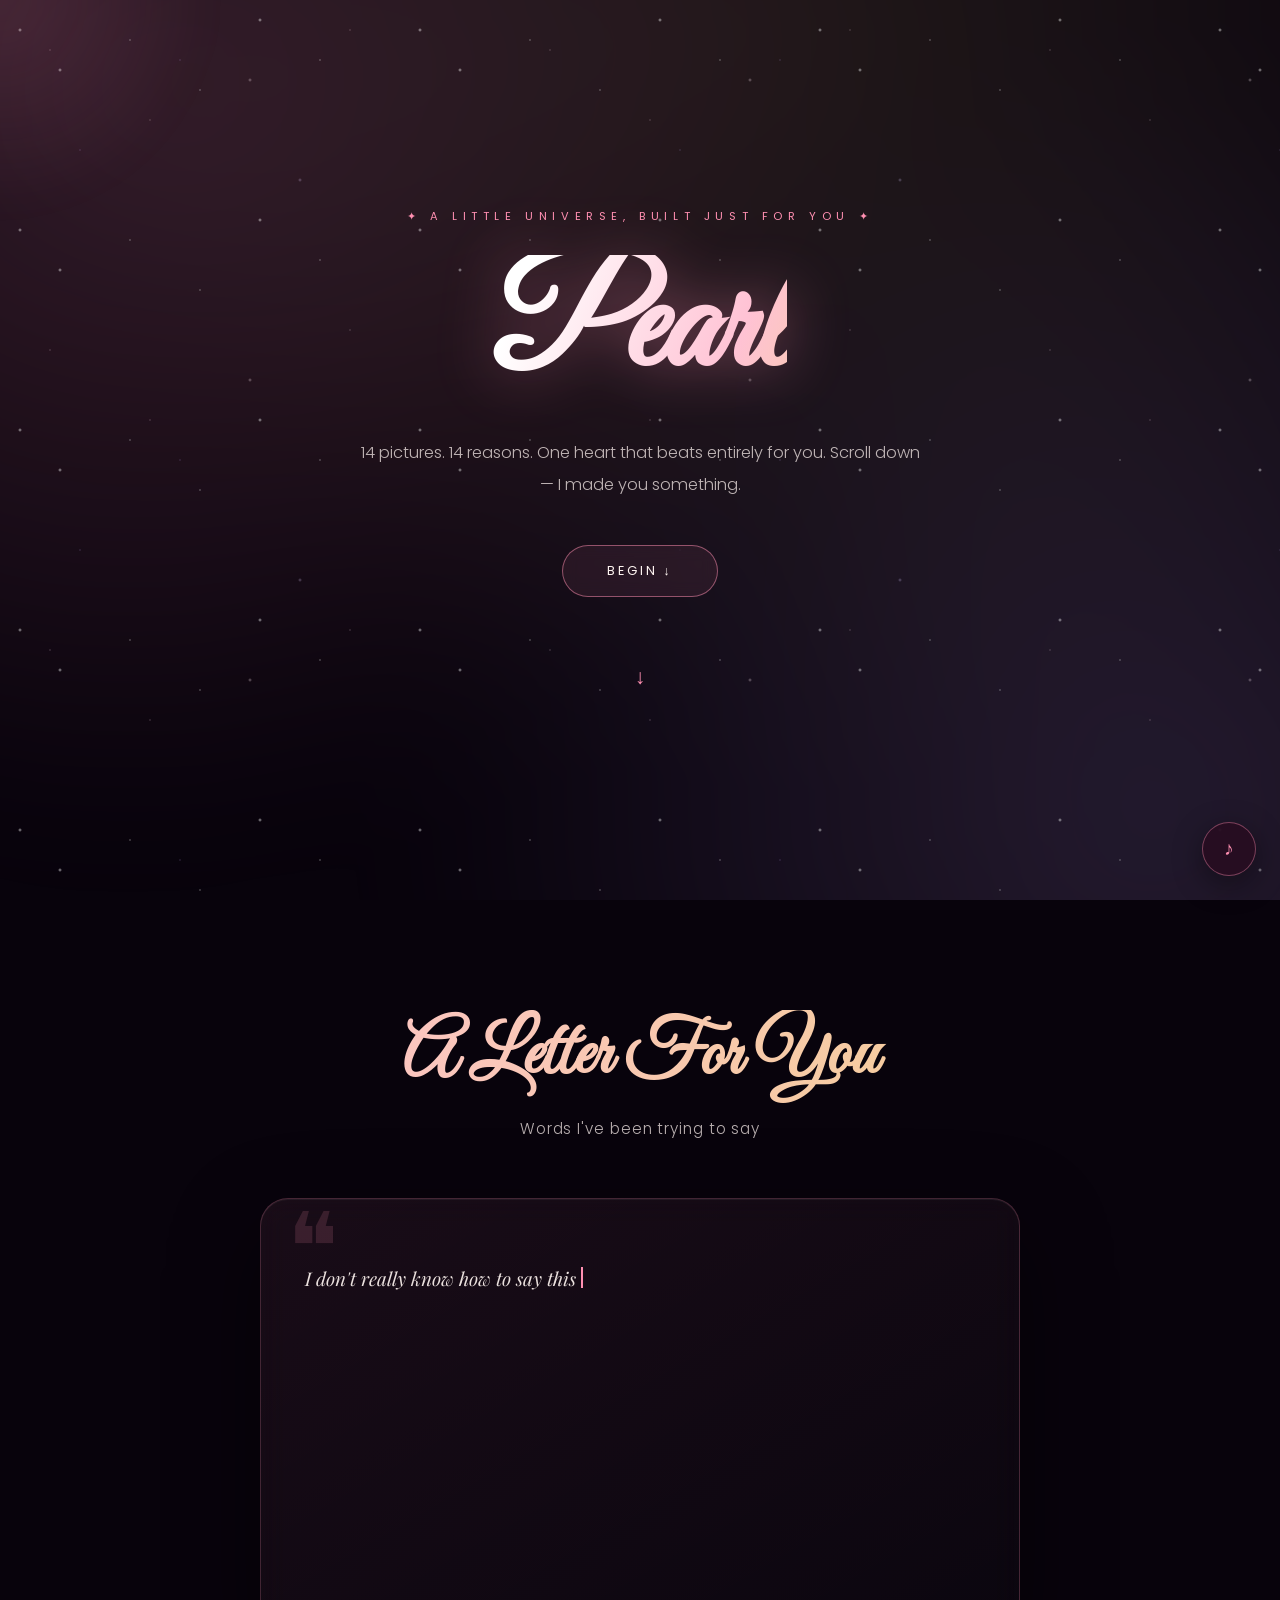
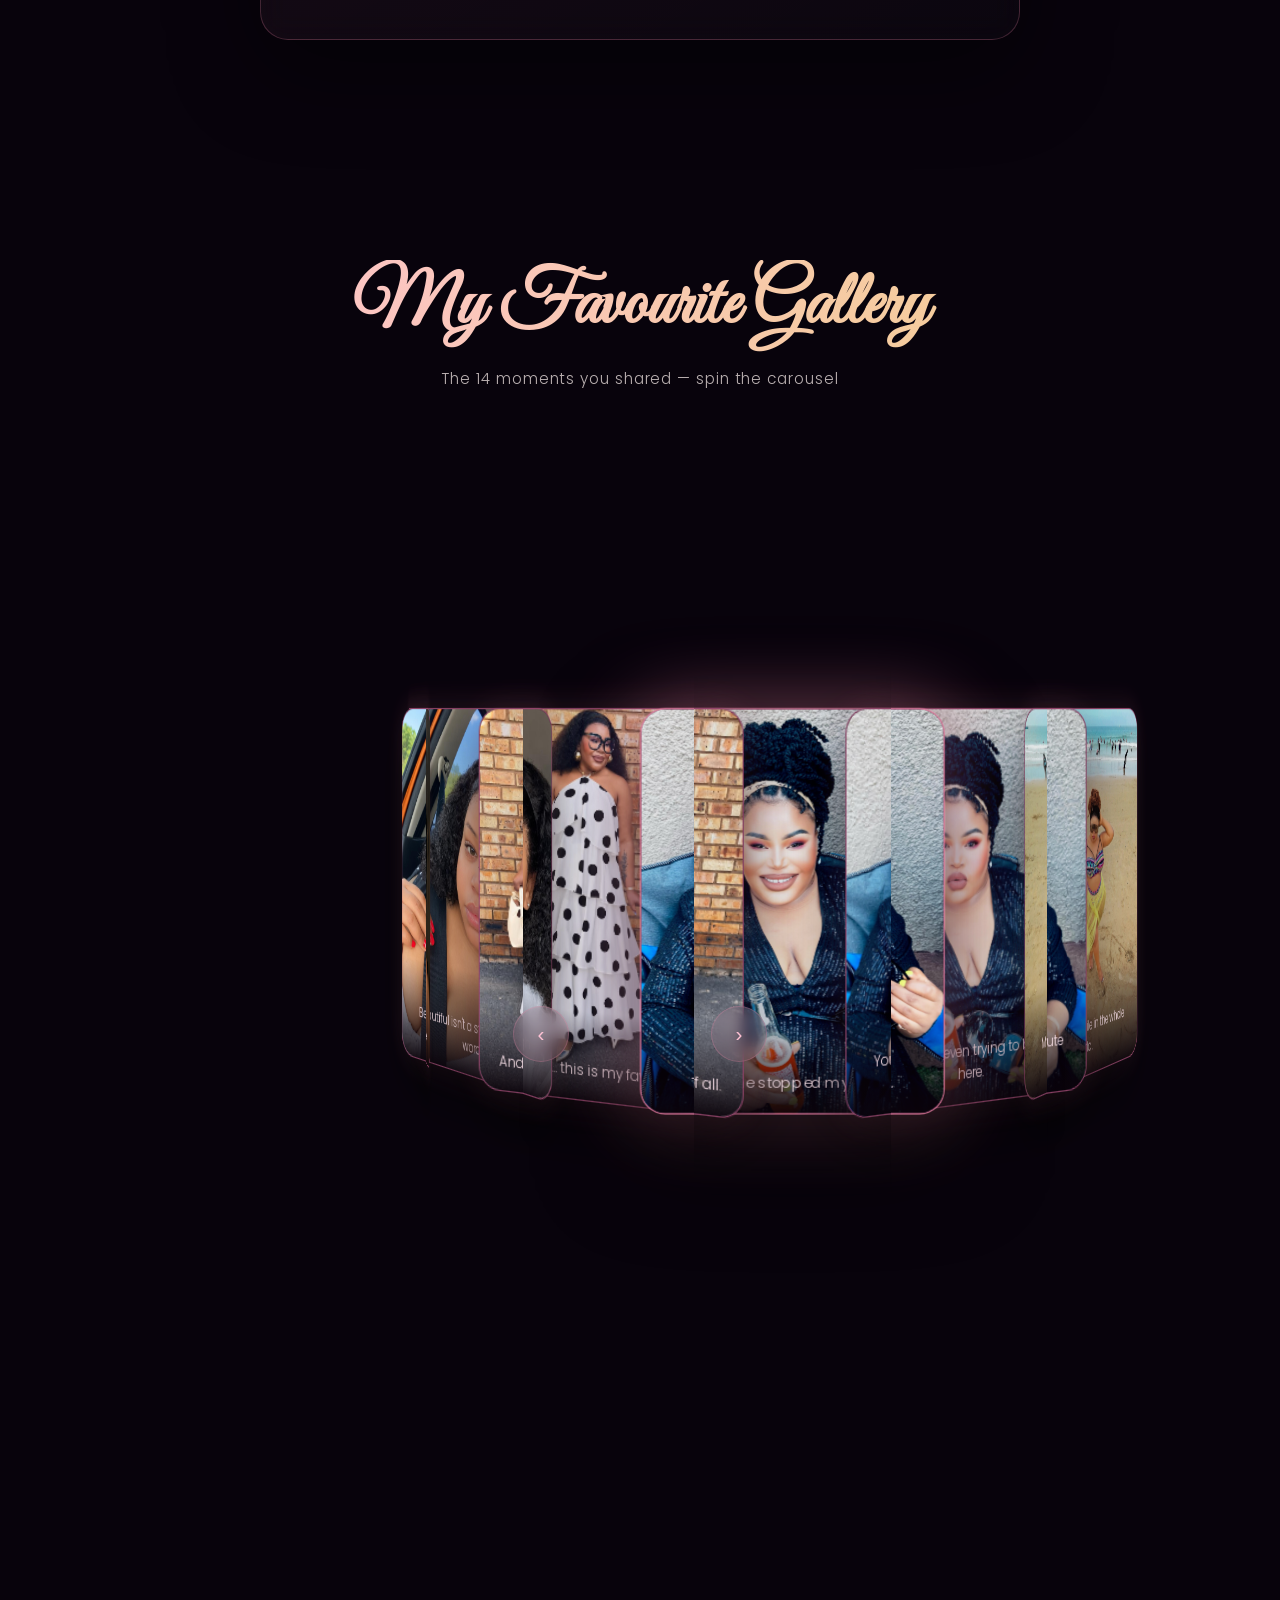
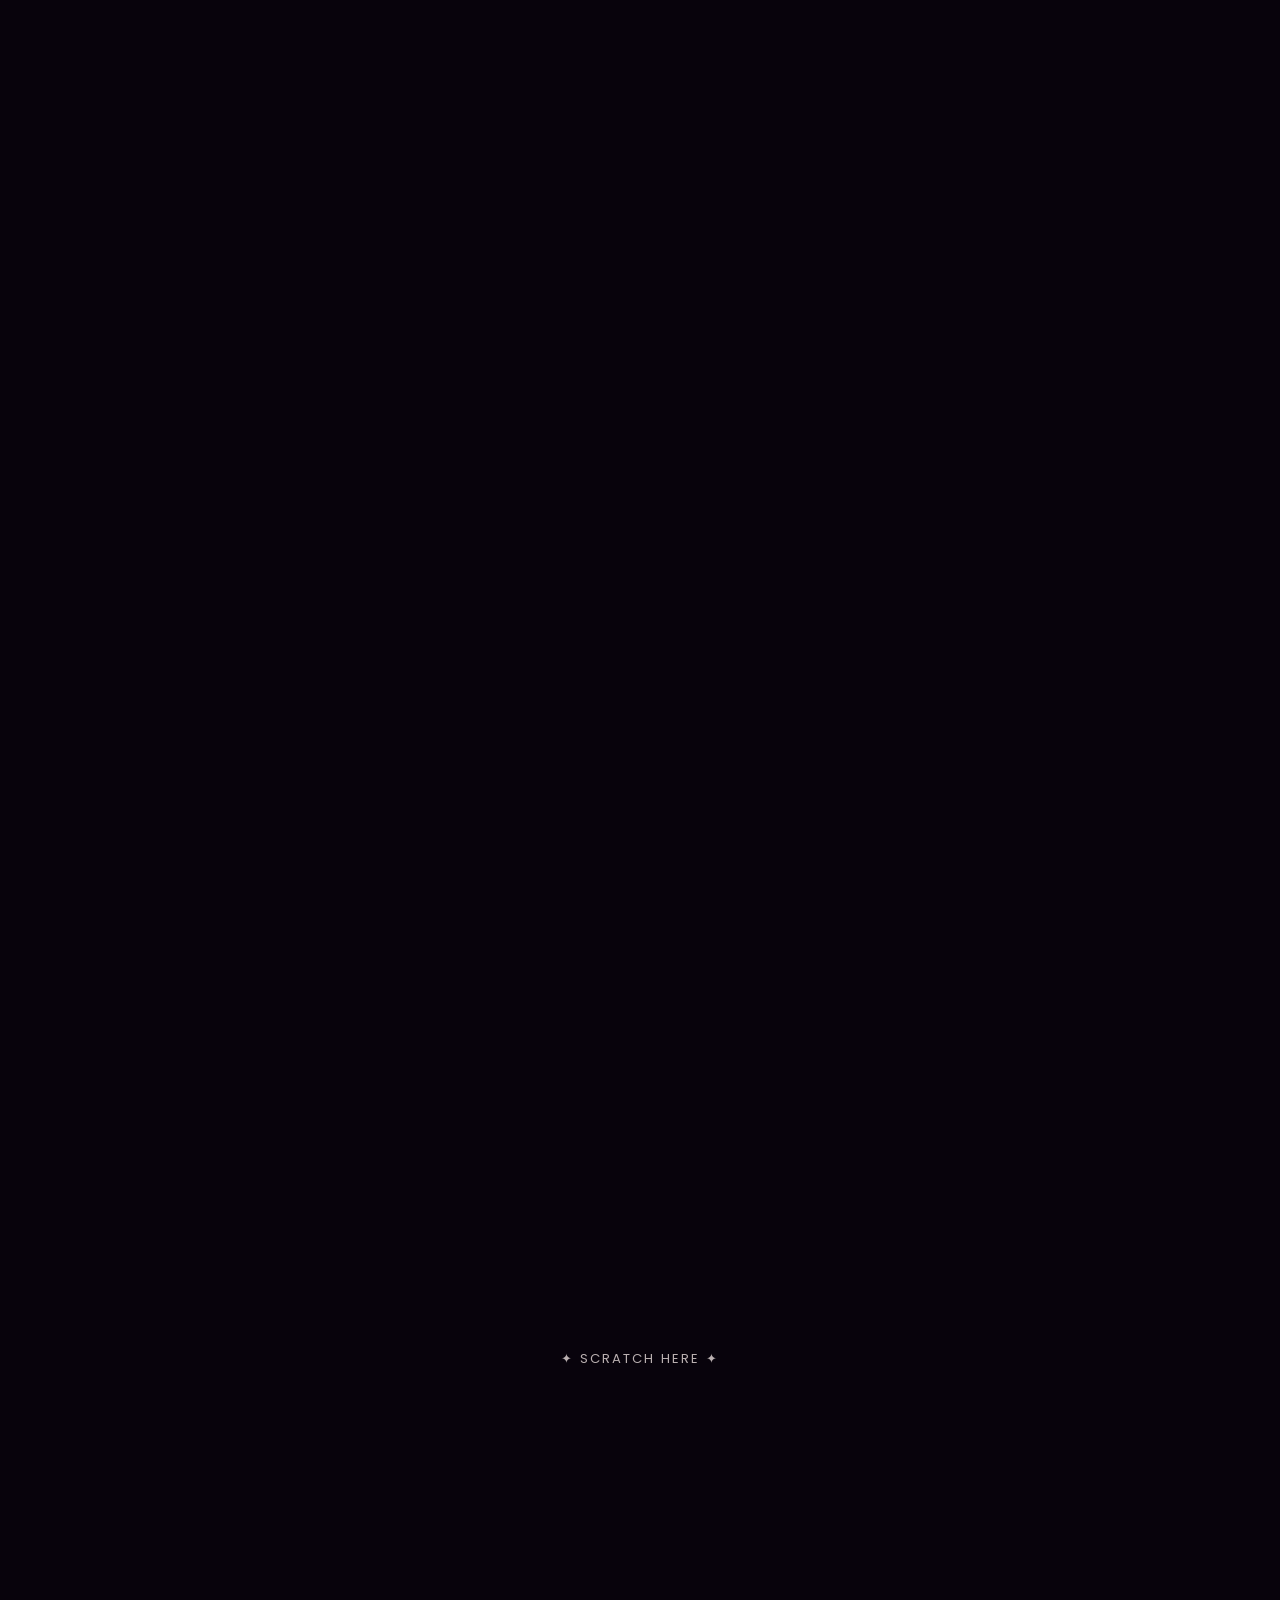
==== pearl/index.html @ 4be72c83 "Add files via upload" ====
<!DOCTYPE html>
<html lang="en">
<head>
<meta charset="UTF-8">
<meta name="viewport" content="width=device-width, initial-scale=1.0">
<title>For You — My Universe 💫</title>

<link rel="preconnect" href="https://fonts.googleapis.com">
<link rel="preconnect" href="https://fonts.gstatic.com" crossorigin>
<link href="https://fonts.googleapis.com/css2?family=Great+Vibes&family=Playfair+Display:ital,wght@0,400;0,600;1,400&family=Poppins:wght@300;400;500;600&display=swap" rel="stylesheet">

<style>
/* ============================================================
   🎨  THEME COLORS — change these to match her vibe
   ============================================================ */
:root{
  --rose:      #ff8fb1;
  --rose-soft: #ffc2d4;
  --gold:      #f2cf8d;
  --lilac:     #c9a7ff;
  --cream:     #fdf3f0;
  --muted:     rgba(253,243,240,.72);
  --glass:     rgba(255,143,177,.07);
  --line:      rgba(255,143,177,.22);
}
*{margin:0;padding:0;box-sizing:border-box}
html{scroll-behavior:smooth}
body{
  font-family:'Poppins',sans-serif;
  color:var(--cream);
  overflow-x:hidden;
  background:#08030c;
  cursor:default;
}
::selection{background:var(--rose);color:#1a0713}
::-webkit-scrollbar{width:8px}
::-webkit-scrollbar-track{background:#0d0510}
::-webkit-scrollbar-thumb{background:linear-gradient(var(--rose),var(--lilac));border-radius:10px}

/* ============================================================
   1. ANIMATED BACKGROUND — stars + aurora + floating hearts
   ============================================================ */
#bg{position:fixed;inset:0;z-index:0;overflow:hidden}
#stars,#stars2,#stars3{position:absolute;inset:0;background-repeat:repeat}
#stars{
  background-image:
    radial-gradient(2px 2px at 20px 30px, #fff, transparent),
    radial-gradient(2px 2px at 60px 70px, #fff, transparent),
    radial-gradient(1px 1px at 130px 40px, #fff, transparent),
    radial-gradient(1px 1px at 200px 90px, #fff, transparent),
    radial-gradient(2px 2px at 260px 20px, #fff, transparent),
    radial-gradient(1px 1px at 320px 60px, #fff, transparent);
  background-size:400px 200px;
  animation:starDrift 200s linear infinite;
  opacity:.6;
}
#stars2{
  background-image:
    radial-gradient(1px 1px at 50px 50px, #ffd6e6, transparent),
    radial-gradient(1px 1px at 150px 120px, #ffd6e6, transparent),
    radial-gradient(2px 2px at 250px 80px, #ffe9f2, transparent),
    radial-gradient(1px 1px at 350px 30px, #ffd6e6, transparent);
  background-size:500px 300px;
  animation:starDrift 120s linear infinite reverse;
  opacity:.4;
}
#stars3{
  background-image:
    radial-gradient(1px 1px at 80px 150px, #c9a7ff, transparent),
    radial-gradient(1px 1px at 180px 60px, #c9a7ff, transparent),
    radial-gradient(2px 2px at 300px 180px, #e0c9ff, transparent);
  background-size:600px 400px;
  animation:starDrift 80s linear infinite;
  opacity:.35;
}
@keyframes starDrift{
  from{background-position:0 0}
  to{background-position:600px 600px}
}
.aurora{
  position:absolute;inset:-30%;
  background:
    radial-gradient(circle at 25% 25%, rgba(255,143,177,.18), transparent 40%),
    radial-gradient(circle at 75% 75%, rgba(201,167,255,.15), transparent 40%),
    radial-gradient(circle at 60% 20%, rgba(242,207,141,.1), transparent 45%);
  filter:blur(70px);
  animation:auroraMove 20s ease-in-out infinite alternate;
}
@keyframes auroraMove{
  0%  {transform:translate(0,0) scale(1)}
  50% {transform:translate(-4%,-3%) scale(1.1)}
  100%{transform:translate(4%,3%) scale(1.05)}
}

/* floating hearts */
#heartsBg{position:absolute;inset:0;overflow:hidden;pointer-events:none}
.heart{
  position:absolute;bottom:-70px;opacity:0;
  animation:floatUp linear infinite;
  filter:drop-shadow(0 0 10px rgba(255,143,177,.6));
}
@keyframes floatUp{
  0%  {transform:translateY(0) rotate(0deg) scale(.6);opacity:0}
  10% {opacity:.9}
  90% {opacity:.5}
  100%{transform:translateY(-118vh) rotate(400deg) scale(1.2);opacity:0}
}

/* mouse-follow glow */
#cursorGlow{
  position:fixed;width:420px;height:420px;border-radius:50%;
  background:radial-gradient(circle, rgba(255,143,177,.14), transparent 70%);
  pointer-events:none;z-index:1;
  transform:translate(-50%,-50%);
  transition:transform .15s ease-out;
  filter:blur(20px);
}

/* ============================================================
   2. LAYOUT HELPERS
   ============================================================ */
section{position:relative;z-index:2;padding:110px 22px}
.wrap{max-width:1120px;margin:0 auto}
.center{text-align:center}
.script{font-family:'Great Vibes',cursive;font-weight:400;line-height:1.1}
.section-title{
  font-family:'Great Vibes',cursive;
  font-size:clamp(2.6rem,7vw,4.6rem);
  background:linear-gradient(100deg,var(--rose-soft),var(--gold),var(--lilac));
  -webkit-background-clip:text;background-clip:text;color:transparent;
  margin-bottom:14px;
  background-size:200% auto;
  animation:shimmer 6s linear infinite;
}
@keyframes shimmer{to{background-position:200% center}}
.section-sub{
  color:var(--muted);font-weight:300;font-size:.95rem;
  letter-spacing:.06em;margin-bottom:58px;
}

/* ============================================================
   3. HERO
   ============================================================ */
.hero{
  min-height:100vh;display:flex;flex-direction:column;
  align-items:center;justify-content:center;text-align:center;
  padding:80px 22px;position:relative;
}
.eyebrow{
  font-size:.7rem;letter-spacing:.5em;text-transform:uppercase;
  color:var(--rose);margin-bottom:30px;font-weight:400;
  animation:fadeUp 1s .2s both;
}
.hero h1{
  font-family:'Great Vibes',cursive;
  font-size:clamp(3.6rem,15vw,9.5rem);
  line-height:1;
  background:linear-gradient(110deg,#fff 5%,var(--rose-soft) 35%,var(--gold) 60%,var(--lilac) 90%);
  background-size:250% auto;
  -webkit-background-clip:text;background-clip:text;color:transparent;
  animation:shimmer 8s linear infinite, fadeUp 1.2s .4s both;
  filter:drop-shadow(0 0 30px rgba(255,143,177,.4));
}
.hero .sub{
  max-width:560px;margin:30px auto 44px;
  color:var(--muted);font-weight:300;line-height:1.95;font-size:1.02rem;
  animation:fadeUp 1.2s .7s both;
}
.btn{
  display:inline-flex;align-items:center;gap:10px;
  padding:16px 44px;border-radius:100px;
  border:1px solid rgba(255,143,177,.5);
  background:rgba(255,143,177,.08);
  color:var(--cream);text-decoration:none;
  font-size:.8rem;letter-spacing:.22em;text-transform:uppercase;
  backdrop-filter:blur(8px);
  transition:.45s cubic-bezier(.2,.8,.2,1);
  animation:fadeUp 1.2s 1s both;
  position:relative;overflow:hidden;
}
.btn::before{
  content:'';position:absolute;inset:0;
  background:linear-gradient(100deg,transparent,rgba(255,255,255,.25),transparent);
  transform:translateX(-100%);
  transition:.6s;
}
.btn:hover::before{transform:translateX(100%)}
.btn:hover{
  background:rgba(255,143,177,.22);
  box-shadow:0 0 45px rgba(255,143,177,.55);
  transform:translateY(-4px);
  border-color:rgba(255,143,177,.9);
}
@keyframes fadeUp{
  from{opacity:0;transform:translateY(30px)}
  to  {opacity:1;transform:none}
}
.scroll-hint{
  margin-top:64px;font-size:1.3rem;color:var(--rose);
  animation:bob 1.9s ease-in-out infinite;
}
@keyframes bob{0%,100%{transform:translateY(0);opacity:.4}50%{transform:translateY(12px);opacity:1}}

/* ============================================================
   4. TYPEWRITER LOVE LETTER
   ============================================================ */
.letter{
  max-width:760px;margin:0 auto;text-align:left;
  padding:60px 44px;border-radius:28px;
  border:1px solid var(--line);
  background:linear-gradient(150deg,var(--glass),rgba(255,255,255,.015));
  backdrop-filter:blur(14px);
  box-shadow:0 30px 90px rgba(0,0,0,.45), inset 0 1px 0 rgba(255,255,255,.06);
  position:relative;
}
.letter::before{
  content:'❝';position:absolute;top:12px;left:26px;
  font-family:'Great Vibes',cursive;font-size:6rem;
  color:rgba(255,143,177,.15);line-height:1;
}
.letter-body{
  font-family:'Playfair Display',serif;
  font-style:italic;font-size:clamp(1rem,2.4vw,1.18rem);
  line-height:2.15;color:rgba(253,243,240,.92);
  min-height:200px;
  white-space:pre-wrap;
}
.cursor{
  display:inline-block;width:2px;height:1.1em;
  background:var(--rose);vertical-align:-2px;
  animation:blink 1s step-end infinite;
}
@keyframes blink{50%{opacity:0}}
.signature{
  margin-top:36px;font-family:'Great Vibes',cursive;
  font-size:2.1rem;color:var(--rose-soft);
  opacity:0;transition:opacity 1.2s ease .3s;
}
.signature.show{opacity:1}

/* ============================================================
   5. 3D CAROUSEL
   ============================================================ */
.carousel-stage{
  perspective:1600px;
  height:520px;
  position:relative;
  margin-top:20px;
  user-select:none;
}
.carousel{
  position:absolute;top:50%;left:50%;
  width:240px;height:320px;
  transform-style:preserve-3d;
  transition:transform 1s cubic-bezier(.2,.8,.2,1);
}
.card3d{
  position:absolute;inset:0;
  border-radius:20px;overflow:hidden;
  border:1px solid rgba(255,143,177,.35);
  box-shadow:0 20px 60px rgba(0,0,0,.6), 0 0 30px rgba(255,143,177,.15);
  background:linear-gradient(135deg,#3a1130,#5c1c45);
  transition:box-shadow .5s, border-color .5s;
  backface-visibility:hidden;
}
.card3d img{
  width:100%;height:100%;object-fit:cover;display:block;
  pointer-events:none;
}
.card3d .ph-num{
  position:absolute;inset:0;display:grid;place-items:center;
  font-family:'Great Vibes',cursive;font-size:4rem;
  color:rgba(255,255,255,.25);
  z-index:0;
}
.card3d img{position:relative;z-index:1}
.card3d .cap{
  position:absolute;left:0;right:0;bottom:0;z-index:2;
  padding:40px 14px 14px;
  background:linear-gradient(to top,rgba(10,3,10,.95),transparent);
  font-size:.74rem;line-height:1.5;color:#ffe7ef;font-weight:300;
  text-align:center;
}
.card3d.active{
  box-shadow:0 30px 80px rgba(0,0,0,.7), 0 0 60px rgba(255,143,177,.5);
  border-color:rgba(255,143,177,.8);
}

.carousel-controls{
  display:flex;justify-content:center;align-items:center;gap:26px;
  margin-top:38px;
}
.c-btn{
  width:56px;height:56px;border-radius:50%;cursor:pointer;
  border:1px solid var(--line);
  background:rgba(255,143,177,.08);
  color:var(--rose-soft);font-size:1.3rem;
  display:grid;place-items:center;
  transition:.35s;
  backdrop-filter:blur(8px);
}
.c-btn:hover{
  background:rgba(255,143,177,.3);
  transform:scale(1.12);
  box-shadow:0 0 30px rgba(255,143,177,.5);
  color:#fff;
}
.c-counter{
  font-family:'Great Vibes',cursive;
  font-size:1.6rem;color:var(--rose-soft);
  min-width:90px;text-align:center;
}

/* ============================================================
   6. REASONS GRID
   ============================================================ */
.reasons{
  display:grid;
  grid-template-columns:repeat(auto-fill,minmax(260px,1fr));
  gap:18px;
}
.reason{
  padding:28px 26px;border-radius:20px;
  border:1px solid rgba(255,143,177,.16);
  background:linear-gradient(150deg,rgba(255,143,177,.06),rgba(255,255,255,.015));
  transition:.5s cubic-bezier(.2,.8,.2,1);
  position:relative;overflow:hidden;
}
.reason::after{
  content:'';position:absolute;top:-50%;left:-50%;
  width:200%;height:200%;
  background:radial-gradient(circle, rgba(255,143,177,.12), transparent 60%);
  opacity:0;transition:.5s;
  pointer-events:none;
}
.reason:hover::after{opacity:1}
.reason:hover{
  border-color:rgba(255,143,177,.55);
  transform:translateY(-7px) rotate(-1deg);
  box-shadow:0 20px 44px rgba(255,90,140,.22);
}
.reason .num{
  font-family:'Great Vibes',cursive;font-size:2rem;
  background:linear-gradient(100deg,var(--gold),var(--rose-soft));
  -webkit-background-clip:text;background-clip:text;color:transparent;
  display:block;margin-bottom:8px;
}
.reason p{font-size:.88rem;line-height:1.75;color:rgba(253,243,240,.88);font-weight:300;position:relative;z-index:1}

/* ============================================================
   7. SCRATCH CARD
   ============================================================ */
.scratch-wrap{
  max-width:600px;margin:0 auto;
  position:relative;border-radius:26px;overflow:hidden;
  border:1px solid var(--line);
  box-shadow:0 24px 70px rgba(0,0,0,.5);
  aspect-ratio:2/1;
  user-select:none;
  touch-action:none;
}
.scratch-reveal{
  position:absolute;inset:0;
  display:flex;flex-direction:column;
  align-items:center;justify-content:center;
  text-align:center;padding:30px;
  background:linear-gradient(150deg,#2a0c22,#4a1636,#2a0c22);
}
.scratch-reveal h3{
  font-family:'Great Vibes',cursive;
  font-size:clamp(1.8rem,5vw,2.8rem);
  background:linear-gradient(100deg,var(--rose-soft),var(--gold),var(--lilac));
  -webkit-background-clip:text;background-clip:text;color:transparent;
  margin-bottom:10px;
}
.scratch-reveal p{color:var(--muted);font-size:.92rem;font-weight:300;line-height:1.8;max-width:400px}
.scratch-reveal .emoji{font-size:2.4rem;margin-bottom:12px}
canvas#scratchCanvas{
  position:absolute;inset:0;width:100%;height:100%;
  cursor:crosshair;transition:opacity .8s ease;
}
canvas#scratchCanvas.gone{opacity:0;pointer-events:none}
.scratch-hint{
  text-align:center;margin-top:22px;color:var(--muted);
  font-size:.82rem;letter-spacing:.15em;text-transform:uppercase;
  animation:pulse 2s ease-in-out infinite;
}
@keyframes pulse{0%,100%{opacity:.5}50%{opacity:1}}

/* ============================================================
   8. FINALE / QUESTION
   ============================================================ */
.finale{text-align:center;padding-bottom:140px}
.finale h2{
  font-family:'Great Vibes',cursive;
  font-size:clamp(2.8rem,9vw,5.5rem);
  background:linear-gradient(100deg,#fff,var(--rose-soft),var(--gold));
  background-size:200% auto;
  -webkit-background-clip:text;background-clip:text;color:transparent;
  margin-bottom:22px;
  animation:shimmer 5s linear infinite;
}
.finale p{color:var(--muted);font-weight:300;max-width:540px;margin:0 auto 44px;line-height:1.95}
.q-buttons{display:flex;gap:18px;justify-content:center;flex-wrap:wrap}
.q-btn{
  padding:17px 46px;border-radius:100px;border:none;cursor:pointer;
  font-family:'Poppins',sans-serif;font-size:.85rem;letter-spacing:.2em;
  text-transform:uppercase;font-weight:500;
  transition:.4s cubic-bezier(.2,.8,.2,1);
  position:relative;
}
.q-yes{
  color:#2a0a1c;
  background:linear-gradient(100deg,var(--rose-soft),var(--gold));
  box-shadow:0 12px 44px rgba(255,143,177,.45);
}
.q-yes:hover{transform:translateY(-5px) scale(1.05);box-shadow:0 20px 60px rgba(255,143,177,.7)}
.q-yes:active{transform:scale(.96)}
.q-no{
  color:var(--muted);
  background:rgba(255,143,177,.08);
  border:1px solid var(--line);
  backdrop-filter:blur(8px);
}
.q-no:hover{background:rgba(255,143,177,.18);color:var(--cream)}

.yes-response{
  max-height:0;overflow:hidden;opacity:0;
  transition:max-height 1s ease,opacity 1s ease,margin 1s ease;
  font-family:'Playfair Display',serif;font-style:italic;
  font-size:1.15rem;color:var(--rose-soft);line-height:2.1;
}
.yes-response.show{max-height:420px;opacity:1;margin-top:44px}

/* ============================================================
   9. CONFETTI / HEART BURST
   ============================================================ */
.burst{
  position:fixed;pointer-events:none;z-index:999;
  font-size:1.4rem;
  animation:burst 1.7s cubic-bezier(.2,.8,.2,1) forwards;
}
@keyframes burst{
  0%  {transform:translate(-50%,-50%) scale(.3) rotate(0deg);opacity:1}
  100%{transform:translate(calc(-50% + var(--x)),calc(-50% + var(--y))) scale(1.3) rotate(var(--r));opacity:0}
}

/* ============================================================
   10. MUSIC BUTTON
   ============================================================ */
#musicBtn{
  position:fixed;bottom:24px;right:24px;z-index:90;
  width:54px;height:54px;border-radius:50%;cursor:pointer;
  border:1px solid rgba(255,143,177,.4);
  background:rgba(40,12,32,.8);backdrop-filter:blur(10px);
  color:var(--rose);font-size:1.2rem;
  display:grid;place-items:center;transition:.35s;
  box-shadow:0 8px 30px rgba(0,0,0,.4);
}
#musicBtn:hover{background:rgba(255,143,177,.3);transform:scale(1.12);color:#fff}
#musicBtn.playing{animation:spin 4s linear infinite}
@keyframes spin{to{transform:rotate(360deg)}}

/* ============================================================
   11. SCROLL REVEAL
   ============================================================ */
.reveal{opacity:0;transform:translateY(40px);transition:opacity 1s ease,transform 1s ease}
.reveal.visible{opacity:1;transform:none}

/* ============================================================
   12. MOBILE
   ============================================================ */
@media(max-width:600px){
  section{padding:80px 18px}
  .letter{padding:44px 26px}
  .carousel-stage{height:440px}
  .carousel{width:200px;height:270px}
  .reasons{grid-template-columns:1fr}
  .q-buttons{flex-direction:column;align-items:center}
  .q-btn{width:100%;max-width:300px}
}
@media (prefers-reduced-motion:reduce){
  *{animation:none!important;transition:none!important}
}
</style>
</head>

<body>

<!-- ================= BACKGROUND LAYERS ================= -->
<div id="bg">
  <div class="aurora"></div>
  <div id="stars"></div>
  <div id="stars2"></div>
  <div id="stars3"></div>
  <div id="heartsBg"></div>
</div>
<div id="cursorGlow"></div>

<!-- ================= HERO ================= -->
<section class="hero">
  <p class="eyebrow">✦ A little universe, built just for you ✦</p>
  <h1>Pearl</h1>
  <p class="sub">
    14 pictures. 14 reasons. One heart that beats entirely for you.
    Scroll down — I made you something.
  </p>
  <a href="#letter" class="btn">Begin ↓</a>
  <div class="scroll-hint">↓</div>
</section>

<!-- ================= TYPEWRITER LOVE LETTER ================= -->
<section id="letter">
  <div class="wrap">
    <div class="center reveal">
      <h2 class="section-title">A Letter For You</h2>
      <p class="section-sub">Words I've been trying to say</p>
    </div>
    <div class="letter reveal">
      <div class="letter-body" id="letterBody"></div>
      <div class="signature" id="signature">Yours,<br>Your Name</div>
    </div>
  </div>
</section>

<!-- ================= 3D CAROUSEL ================= -->
<section id="gallery">
  <div class="wrap">
    <div class="center reveal">
      <h2 class="section-title">My Favourite Gallery</h2>
      <p class="section-sub">The 14 moments you shared — spin the carousel</p>
    </div>
    <div class="carousel-stage reveal">
      <div class="carousel" id="carousel"></div>
    </div>
    <div class="carousel-controls">
      <button class="c-btn" id="cPrev" aria-label="Previous">‹</button>
      <span class="c-counter" id="cCounter">1 / 14</span>
      <button class="c-btn" id="cNext" aria-label="Next">›</button>
    </div>
  </div>
</section>

<!-- ================= 14 REASONS ================= -->
<section id="reasons">
  <div class="wrap">
    <div class="center reveal">
      <h2 class="section-title">14 Reasons Why</h2>
      <p class="section-sub">One for every picture you sent me</p>
    </div>
    <div class="reasons" id="reasonsGrid"></div>
  </div>
</section>

<!-- ================= SCRATCH CARD ================= -->
<section id="scratch">
  <div class="wrap">
    <div class="center reveal">
      <h2 class="section-title">Scratch This</h2>
      <p class="section-sub">Use your finger or mouse to reveal a secret</p>
    </div>
    <div class="scratch-wrap reveal" id="scratchWrap">
      <div class="scratch-reveal">
        <div class="emoji">💗</div>
        <h3>You are my favourite notification.</h3>
        <p>Every time your name pops up on my screen, my whole day changes. That's not an exaggeration — it's just the truth.</p>
      </div>
      <canvas id="scratchCanvas"></canvas>
    </div>
    <p class="scratch-hint" id="scratchHint">✦ scratch here ✦</p>
  </div>
</section>

<!-- ================= FINALE ================= -->
<section class="finale">
  <div class="wrap center reveal">
    <h2>So… what do you say?</h2>
    <p>
      I could keep writing, but I'd rather tell you the rest in person.
      There's just one question left.
    </p>
    <div class="q-buttons" id="qButtons">
      <button class="q-btn q-yes" id="yesBtn">Yes 💗</button>
      <button class="q-btn q-no"  id="noBtn">Let me think…</button>
    </div>
    <div class="yes-response" id="yesResponse">
      You just made me the happiest person alive. 🌹<br>
      I promise to keep making you smile — starting today.
      <br><br>Now come here, I owe you a hug. 💕
    </div>
  </div>
</section>

<!-- ================= MUSIC ================= -->
<audio id="bgMusic" loop>
  <source src="music.mp3" type="audio/mpeg">
</audio>
<button id="musicBtn" title="Play music" aria-label="Toggle music">♪</button>

<script>
/* ============================================================
   ✏️  EDIT #1 — YOUR 14 PHOTOS
   Drop your images into an "images" folder next to this file.
   Rename them photo1.jpg … photo14.jpg, or change the paths.
   ============================================================ */
const photos = [
  { src:"images/photo1.jpeg",  caption:"This one stopped my heart." },
  { src:"images/photo2.jpeg",  caption:"You weren't even trying to be cute here." },
  { src:"images/photo3.jpeg",  caption:"My favourite smile in the whole world." },
  { src:"images/photo4.jpeg",  caption:"I stared at this one way too long." },
  { src:"images/photo5.jpeg",  caption:"You look like a painting here." },
  { src:"images/photo6.jpeg",  caption:"This is the one I set as my wallpaper." },
  { src:"images/photo7.jpeg",  caption:"How is this even real?" },
  { src:"images/photo8.jpeg",  caption:"You + this lighting = unfair." },
  { src:"images/photo9.jpeg",  caption:"I saved this the second you sent it." },
  { src:"images/photo10.jpeg", caption:"You have no idea what you do to me." },
  { src:"images/photo11.jpeg", caption:"Soft, warm, and completely you." },
  { src:"images/photo12.jpeg", caption:"I keep coming back to this one." },
  { src:"images/photo13.jpeg", caption:"Beautiful isn't a strong enough word." },
  { src:"images/photo14.jpeg", caption:"And this… this is my favourite of all." }
];

/* ============================================================
   ✏️  EDIT #2 — THE LOVE LETTER (typewriter text)
   Use \n\n for a blank line between paragraphs.
   ============================================================ */
const letterText =
`I don't really know how to say this in a way that sounds as beautiful as you look, so I built a whole website instead.

Every time you sent me a picture, my day got a little brighter — and I kept every single one.

You have this way of making ordinary moments feel like something worth remembering. Your smile, your voice, the way you laugh at your own jokes… I notice all of it.

I notice you.

So here are the 14 pictures you sent me, and 14 reasons why you're my favourite person in the world.`;

/* ============================================================
   ✏️  EDIT #3 — 14 REASONS WHY YOU LIKE HER
   ============================================================ */
const reasons = [
  "The way your eyes light up when you talk about something you love.",
  "Your laugh — I'd do anything just to hear it one more time.",
  "How kind you are, even when nobody's watching.",
  "The way you say my name.",
  "You make ordinary days feel like something to look forward to.",
  "How strong you are, even on the days you don't feel it.",
  "The little things you remember about me.",
  "Your smile. It genuinely ruins my concentration.",
  "How easy it is to talk to you — like we've known each other forever.",
  "The way you care about the people around you.",
  "You're beautiful without even trying.",
  "How you make me want to be a better version of myself.",
  "Every conversation with you ends too soon.",
  "Because you're you — and that's more than enough."
];

/* ============================================================
   ⚙️  EVERYTHING BELOW IS AUTOMATIC
   ============================================================ */

/* ---------- Floating hearts ---------- */
const heartsBg = document.getElementById('heartsBg');
const emojis = ['💗','💖','🤍','💕','❤️','🌸','✨','💫'];
for (let i = 0; i < 22; i++){
  const h = document.createElement('span');
  h.className = 'heart';
  h.textContent = emojis[Math.floor(Math.random() * emojis.length)];
  h.style.left = Math.random() * 100 + 'vw';
  h.style.fontSize = (11 + Math.random() * 20) + 'px';
  h.style.animationDuration = (11 + Math.random() * 14) + 's';
  h.style.animationDelay = (Math.random() * 14) + 's';
  heartsBg.appendChild(h);
}

/* ---------- Cursor glow ---------- */
const glow = document.getElementById('cursorGlow');
let glowX = window.innerWidth/2, glowY = window.innerHeight/2;
document.addEventListener('mousemove', e => {
  glowX = e.clientX; glowY = e.clientY;
  glow.style.transform = `translate(${glowX}px, ${glowY}px) translate(-50%,-50%)`;
});
document.addEventListener('touchmove', e => {
  const t = e.touches[0];
  glow.style.transform = `translate(${t.clientX}px, ${t.clientY}px) translate(-50%,-50%)`;
}, {passive:true});

/* ---------- Typewriter letter ---------- */
const letterBody = document.getElementById('letterBody');
const signature  = document.getElementById('signature');
let typeStarted = false;

function startTypewriter(){
  if (typeStarted) return;
  typeStarted = true;

  let i = 0;
  const cursor = document.createElement('span');
  cursor.className = 'cursor';
  letterBody.appendChild(cursor);

  function type(){
    if (i < letterText.length){
      cursor.insertAdjacentText('beforebegin', letterText.charAt(i));
      i++;
      const delay = letterText.charAt(i-1) === '\n' ? 180 : (18 + Math.random() * 30);
      setTimeout(type, delay);
    } else {
      cursor.remove();
      signature.classList.add('show');
    }
  }
  type();
}

/* ---------- Build the 3D carousel ---------- */
const carousel = document.getElementById('carousel');
const cCounter = document.getElementById('cCounter');
const total    = photos.length;
const angleStep = 360 / total;
const radius = 340;
let activeIndex = 0;

photos.forEach((p, i) => {
  const card = document.createElement('div');
  card.className = 'card3d';
  const angle = i * angleStep;
  card.style.transform = `rotateY(${angle}deg) translateZ(${radius}px)`;
  card.innerHTML = `
    <span class="ph-num">${i+1}</span>
    <img src="${p.src}" alt="Photo ${i+1}" loading="lazy"
         onerror="this.style.display='none'">
    <div class="cap">${p.caption}</div>`;
  carousel.appendChild(card);
});

function updateCarousel(){
  const rot = -activeIndex * angleStep;
  carousel.style.transform = `rotateY(${rot}deg)`;
  cCounter.textContent = `${activeIndex + 1} / ${total}`;
  [...carousel.children].forEach((c, i) => {
    c.classList.toggle('active', i === activeIndex);
  });
}
function nextCard(){ activeIndex = (activeIndex + 1) % total; updateCarousel(); }
function prevCard(){ activeIndex = (activeIndex - 1 + total) % total; updateCarousel(); }

document.getElementById('cNext').onclick = nextCard;
document.getElementById('cPrev').onclick = prevCard;

/* auto-rotate carousel gently */
let autoRotate = setInterval(nextCard, 4200);
carousel.addEventListener('mouseenter', () => clearInterval(autoRotate));
carousel.addEventListener('mouseleave', () => autoRotate = setInterval(nextCard, 4200));
document.getElementById('gallery').addEventListener('touchstart', () => {
  clearInterval(autoRotate);
}, {passive:true});
document.getElementById('gallery').addEventListener('touchend', () => {
  autoRotate = setInterval(nextCard, 4200);
}, {passive:true});

/* drag / swipe to rotate */
let dragStartX = 0, dragging = false;
const stage = document.querySelector('.carousel-stage');
stage.addEventListener('mousedown', e => { dragStartX = e.clientX; dragging = true; });
window.addEventListener('mouseup', e => {
  if (!dragging) return;
  dragging = false;
  const dx = e.clientX - dragStartX;
  if (Math.abs(dx) > 40) dx > 0 ? prevCard() : nextCard();
});
let touchStartX = 0;
stage.addEventListener('touchstart', e => { touchStartX = e.touches[0].clientX; }, {passive:true});
stage.addEventListener('touchend', e => {
  const dx = e.changedTouches[0].clientX - touchStartX;
  if (Math.abs(dx) > 40) dx > 0 ? prevCard() : nextCard();
}, {passive:true});

updateCarousel();

/* ---------- Build reasons ---------- */
const rGrid = document.getElementById('reasonsGrid');
reasons.forEach((r, i) => {
  const d = document.createElement('div');
  d.className = 'reason reveal';
  d.innerHTML = `<span class="num">${i+1}</span><p>${r}</p>`;
  rGrid.appendChild(d);
});

/* ---------- Scratch card ---------- */
const canvas = document.getElementById('scratchCanvas');
const ctx    = canvas.getContext('2d');
const wrap   = document.getElementById('scratchWrap');
const hint   = document.getElementById('scratchHint');
let scratching = false, revealed = false;

function sizeCanvas(){
  const rect = wrap.getBoundingClientRect();
  const dpr = window.devicePixelRatio || 1;
  canvas.width  = rect.width  * dpr;
  canvas.height = rect.height * dpr;
  ctx.scale(dpr, dpr);
  drawCover(rect.width, rect.height);
}
function drawCover(w, h){
  const grad = ctx.createLinearGradient(0, 0, w, h);
  grad.addColorStop(0,   '#5c1c45');
  grad.addColorStop(0.5, '#8a2e5e');
  grad.addColorStop(1,   '#3a1130');
  ctx.globalCompositeOperation = 'source-over';
  ctx.fillStyle = grad;
  ctx.fillRect(0, 0, w, h);

  /* sparkle texture */
  for (let i = 0; i < 90; i++){
    ctx.fillStyle = `rgba(255,255,255,${Math.random()*0.35})`;
    ctx.beginPath();
    ctx.arc(Math.random()*w, Math.random()*h, Math.random()*1.6, 0, Math.PI*2);
    ctx.fill();
  }
  /* hint text */
  ctx.fillStyle = 'rgba(255,255,255,.35)';
  ctx.font = '500 16px Poppins, sans-serif';
  ctx.textAlign = 'center';
  ctx.fillText('SCRATCH ME', w/2, h/2);
}
function scratchAt(x, y){
  const rect = canvas.getBoundingClientRect();
  const px = x - rect.left;
  const py = y - rect.top;
  ctx.globalCompositeOperation = 'destination-out';
  ctx.beginPath();
  ctx.arc(px, py, 28, 0, Math.PI*2);
  ctx.fill();
}

function checkRevealed(){
  const dpr = window.devicePixelRatio || 1;
  const data = ctx.getImageData(0, 0, canvas.width, canvas.height).data;
  let cleared = 0;
  for (let i = 3; i < data.length; i += 4 * 40){
    if (data[i] < 40) cleared++;
  }
  const ratio = cleared / (data.length / (4*40));
  if (ratio > 0.55 && !revealed){
    revealed = true;
    canvas.classList.add('gone');
    hint.style.opacity = '0';
    burstHearts(window.innerWidth/2, window.innerHeight/2, 20);
  }
}

canvas.addEventListener('mousedown', e => { scratching = true; scratchAt(e.clientX, e.clientY); });
canvas.addEventListener('mousemove', e => { if (scratching) scratchAt(e.clientX, e.clientY); });
window.addEventListener('mouseup', () => {
  if (scratching){ scratching = false; checkRevealed(); }
});
canvas.addEventListener('touchstart', e => {
  scratching = true;
  const t = e.touches[0];
  scratchAt(t.clientX, t.clientY);
  e.preventDefault();
}, {passive:false});
canvas.addEventListener('touchmove', e => {
  const t = e.touches[0];
  scratchAt(t.clientX, t.clientY);
  e.preventDefault();
}, {passive:false});
canvas.addEventListener('touchend', () => {
  scratching = false; checkRevealed();
});

window.addEventListener('resize', () => {
  if (!revealed) sizeCanvas();
});
/* wait for layout, then init */
setTimeout(sizeCanvas, 100);

/* ---------- Heart burst helper ---------- */
function burstHearts(cx, cy, count){
  for (let i = 0; i < count; i++){
    const s = document.createElement('span');
    s.className = 'burst';
    s.textContent = emojis[Math.floor(Math.random() * emojis.length)];
    s.style.left = cx + 'px';
    s.style.top  = cy + 'px';
    s.style.setProperty('--x', (Math.random() - 0.5) * 800 + 'px');
    s.style.setProperty('--y', (Math.random() - 0.5) * 800 - 100 + 'px');
    s.style.setProperty('--r', (Math.random() - 0.5) * 720 + 'deg');
    s.style.fontSize = (14 + Math.random() * 24) + 'px';
    document.body.appendChild(s);
    setTimeout(() => s.remove(), 1800);
  }
}

/* ---------- Yes / No buttons ---------- */
const yesBtn = document.getElementById('yesBtn');
const noBtn  = document.getElementById('noBtn');
const yesResponse = document.getElementById('yesResponse');
const qButtons = document.getElementById('qButtons');
let noCount = 0;
const noTexts = [
  "Let me think…",
  "Are you sure?",
  "Really sure?",
  "Think again 🥺",
  "Last chance…",
  "Surely not?",
  "You might regret this…",
  "Give it another thought 💭",
  "Are you absolutely certain?",
  "This could be a mistake…",
  "Have a heart 💔",
  "Don't do this to me 😭",
  "You're breaking my heart…",
  "I'm gonna cry…",
  "Please? 🥺"
];

yesBtn.addEventListener('click', e => {
  yesResponse.classList.add('show');
  qButtons.style.opacity = '.35';
  qButtons.style.pointerEvents = 'none';
  yesBtn.textContent = 'She said yes 💕';
  const rect = yesBtn.getBoundingClientRect();
  burstHearts(rect.left + rect.width/2, rect.top + rect.height/2, 40);
  setTimeout(() => burstHearts(window.innerWidth/2, window.innerHeight/2, 30), 400);
});

noBtn.addEventListener('click', () => {
  noBtn.textContent = noTexts[Math.min(noCount, noTexts.length - 1)];
  noCount++;
  /* shrink the no button a little each time */
  const scale = Math.max(0.55, 1 - noCount * 0.06);
  noBtn.style.transform = `scale(${scale})`;
  /* grow the yes button */
  const grow = Math.min(1.6, 1 + noCount * 0.08);
  yesBtn.style.transform = `scale(${grow})`;
  if (noCount >= noTexts.length){
    noBtn.textContent = "Okay fine… yes 💗";
    noBtn.onclick = () => yesBtn.click();
  }
});

/* ---------- Music toggle ---------- */
const music    = document.getElementById('bgMusic');
const musicBtn = document.getElementById('musicBtn');
let playing = false;

musicBtn.addEventListener('click', () => {
  if (!playing){
    music.play().then(() => {
      playing = true;
      musicBtn.classList.add('playing');
      musicBtn.textContent = '♫';
    }).catch(() => {
      musicBtn.textContent = '✕';
      setTimeout(() => musicBtn.textContent = '♪', 1200);
    });
  } else {
    music.pause();
    playing = false;
    musicBtn.classList.remove('playing');
    musicBtn.textContent = '♪';
  }
});

/* ---------- Scroll reveal + trigger typewriter ---------- */
const io = new IntersectionObserver(entries => {
  entries.forEach(e => {
    if (e.isIntersecting){
      e.target.classList.add('visible');
      if (e.target.closest('#letter')) startTypewriter();
      io.unobserve(e.target);
    }
  });
}, { threshold: 0.15 });
document.querySelectorAll('.reveal').forEach(el => io.observe(el));

/* also start typing if letter is already in view on load */
window.addEventListener('load', () => {
  const letterRect = document.querySelector('.letter').getBoundingClientRect();
  if (letterRect.top < window.innerHeight * 0.85) startTypewriter();
});

/* ---------- Keyboard carousel ---------- */
document.addEventListener('keydown', e => {
  if (e.key === 'ArrowRight') nextCard();
  if (e.key === 'ArrowLeft')  prevCard();
});
</script>
</body>
</html>
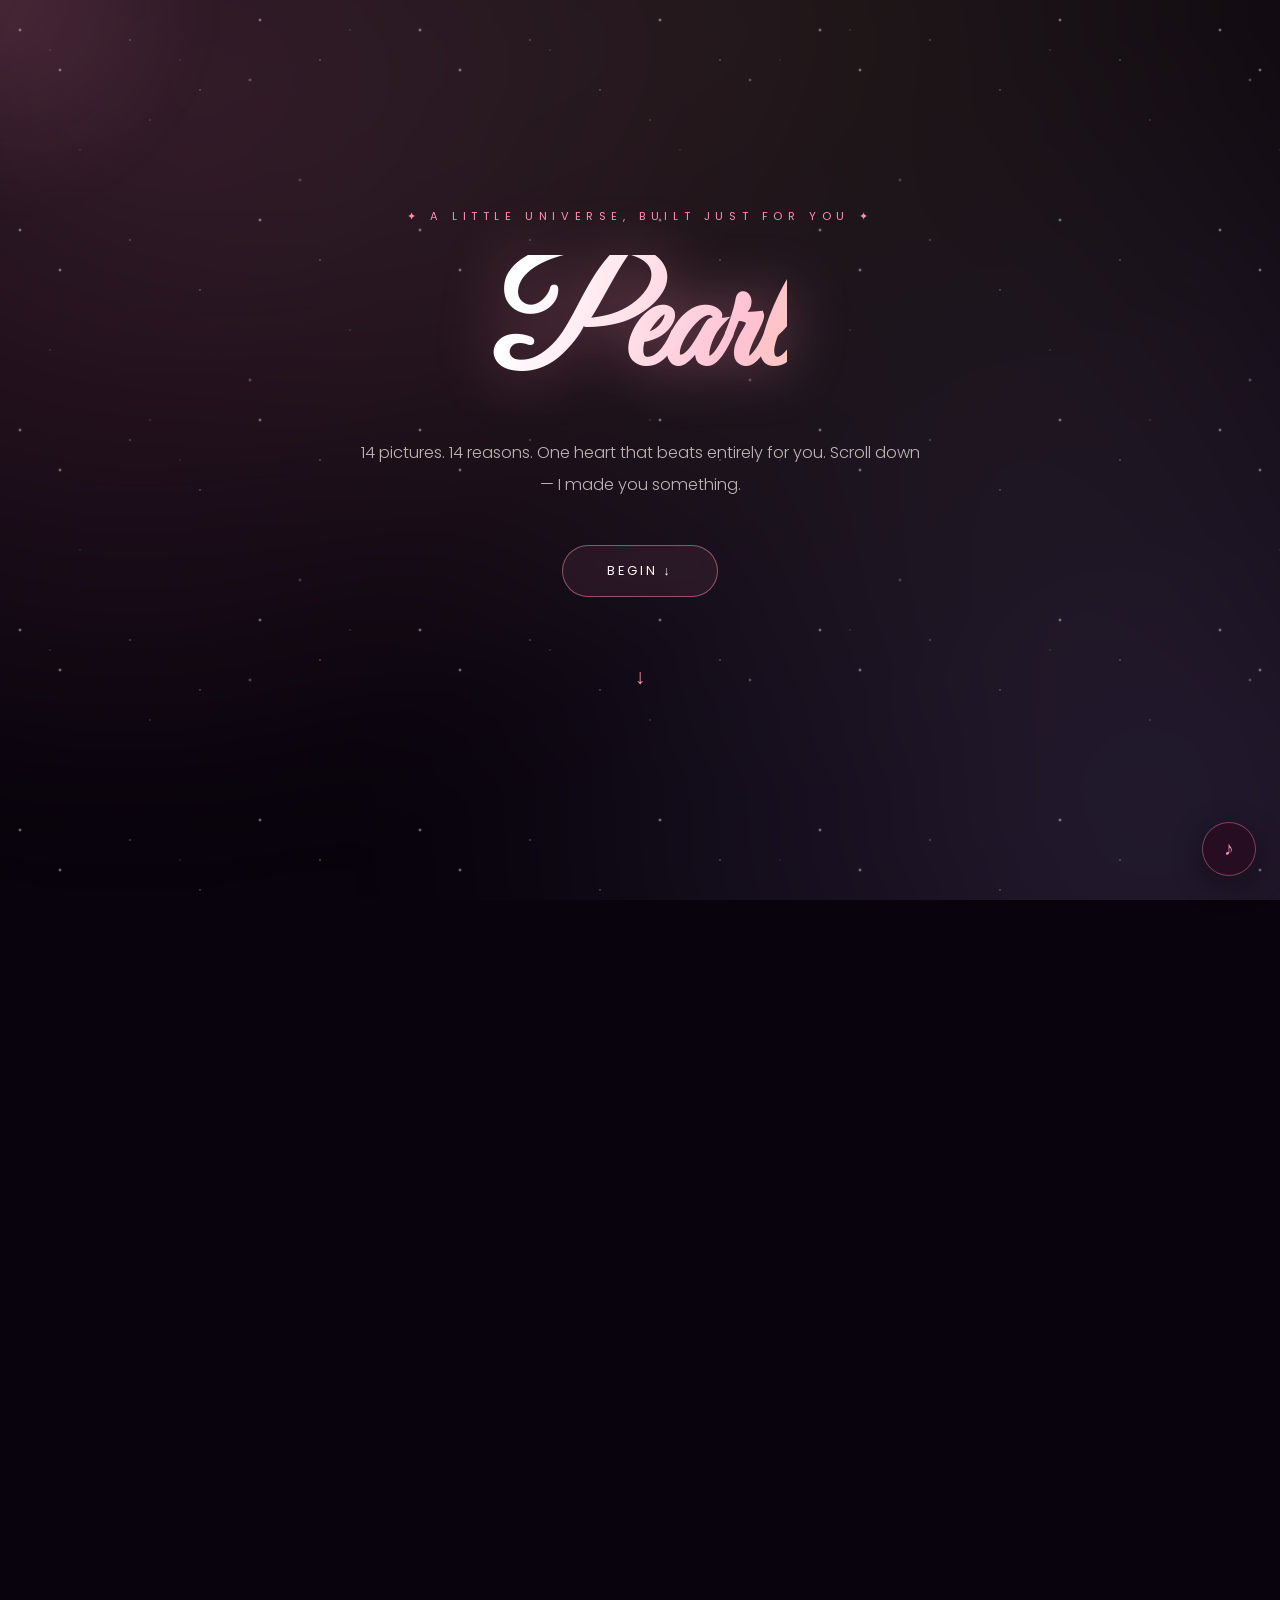
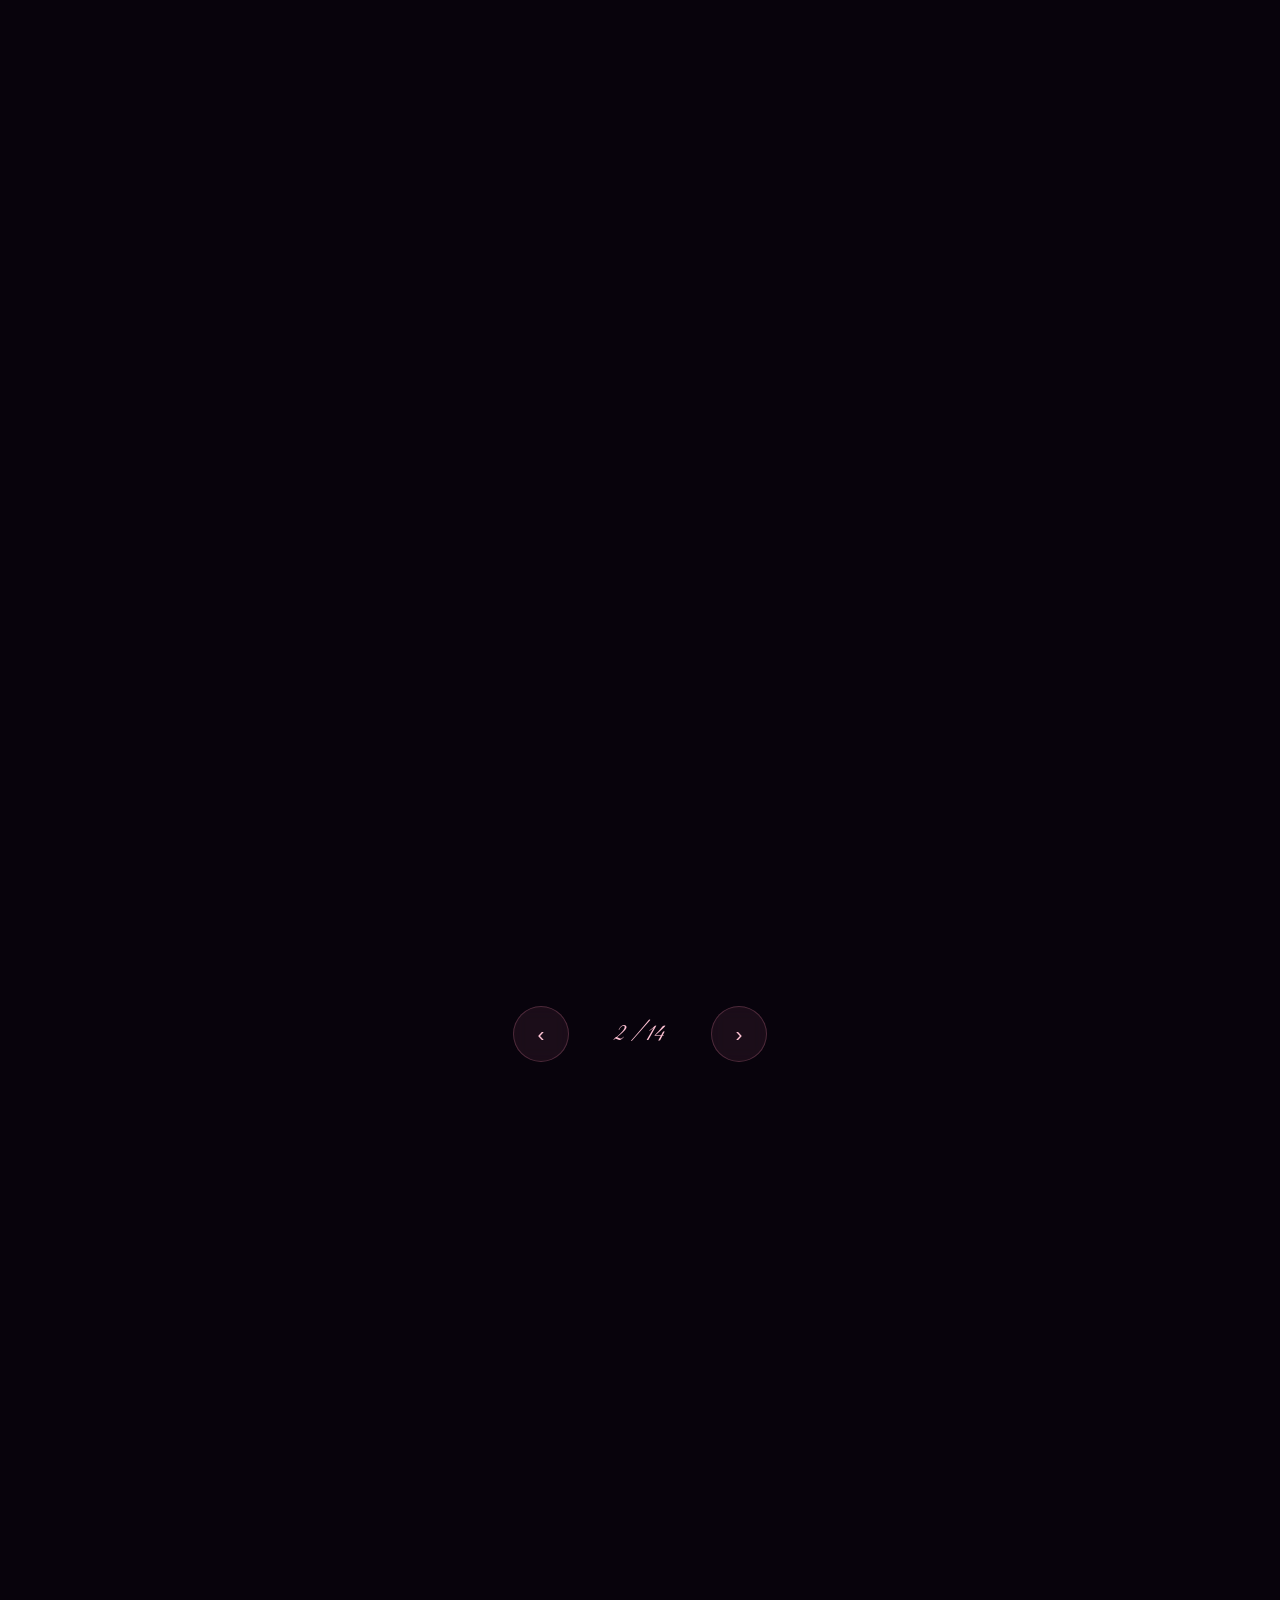
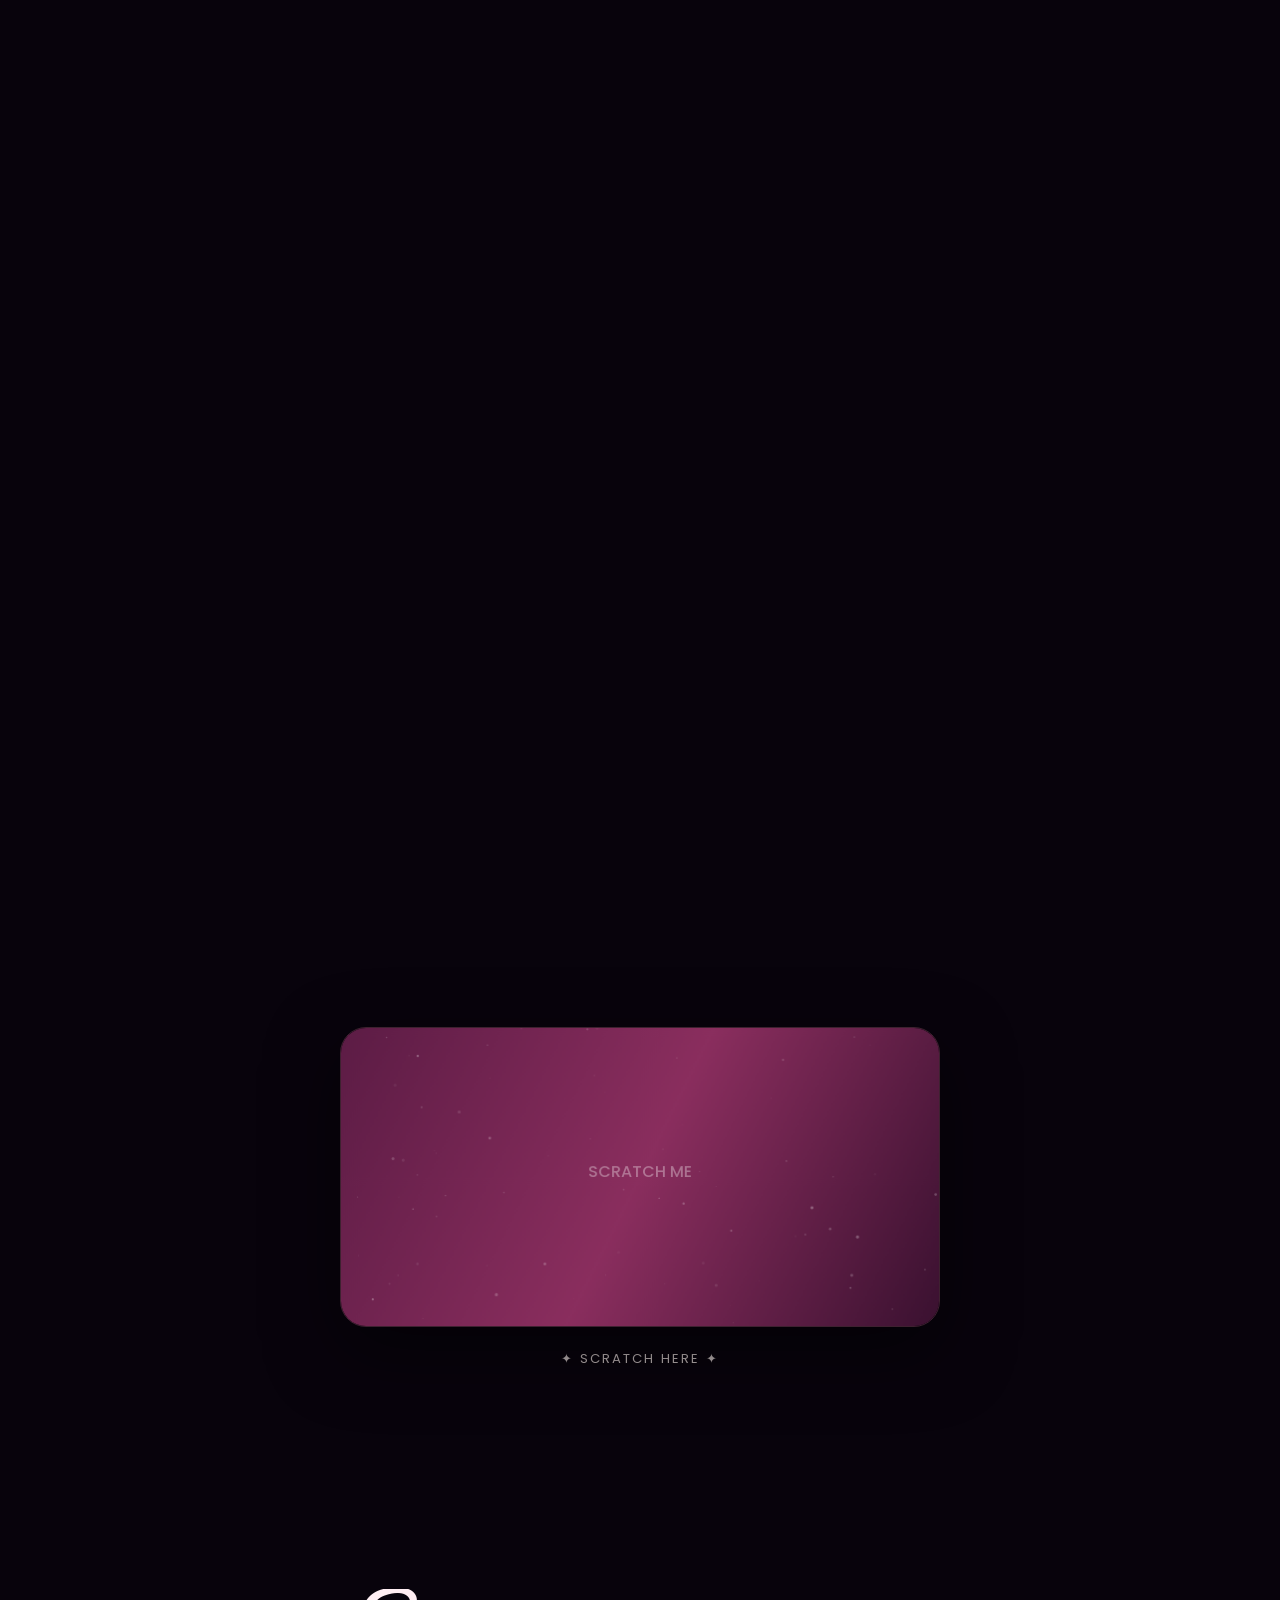
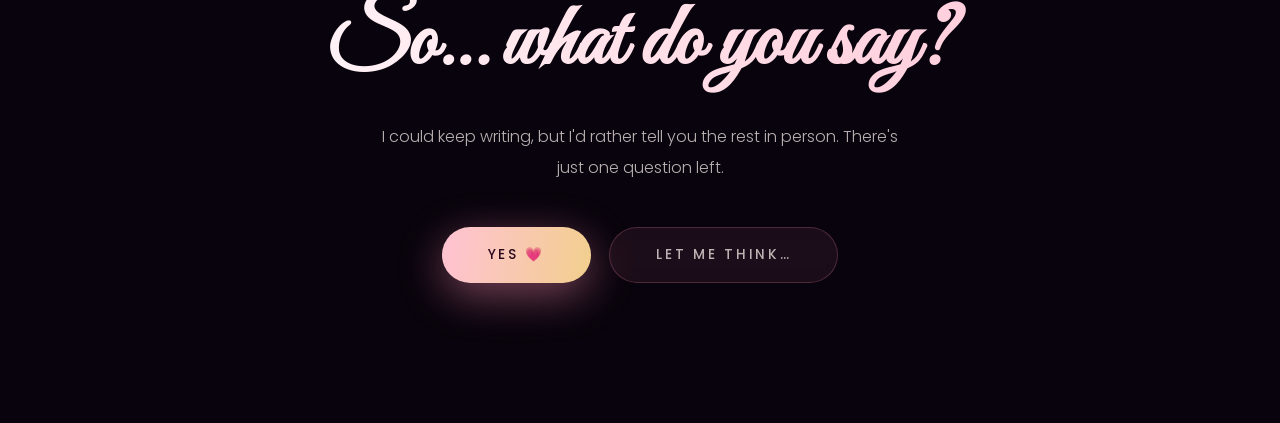
==== commit f114a78c: "Update index.html" ====
--- a/pearl/index.html
+++ b/pearl/index.html
@@ -601,7 +601,7 @@
 /* ============================================================
    ✏️  EDIT #1 — YOUR 14 PHOTOS
    Drop your images into an "images" folder next to this file.
-   Rename them photo1.jpg … photo14.jpg, or change the paths.
+   Rename them photo1.jpg … photo14.jpeg, or change the paths.
    ============================================================ */
 const photos = [
   { src:"images/photo1.jpeg",  caption:"This one stopped my heart." },
@@ -990,4 +990,4 @@
 });
 </script>
 </body>
-</html>+</html>
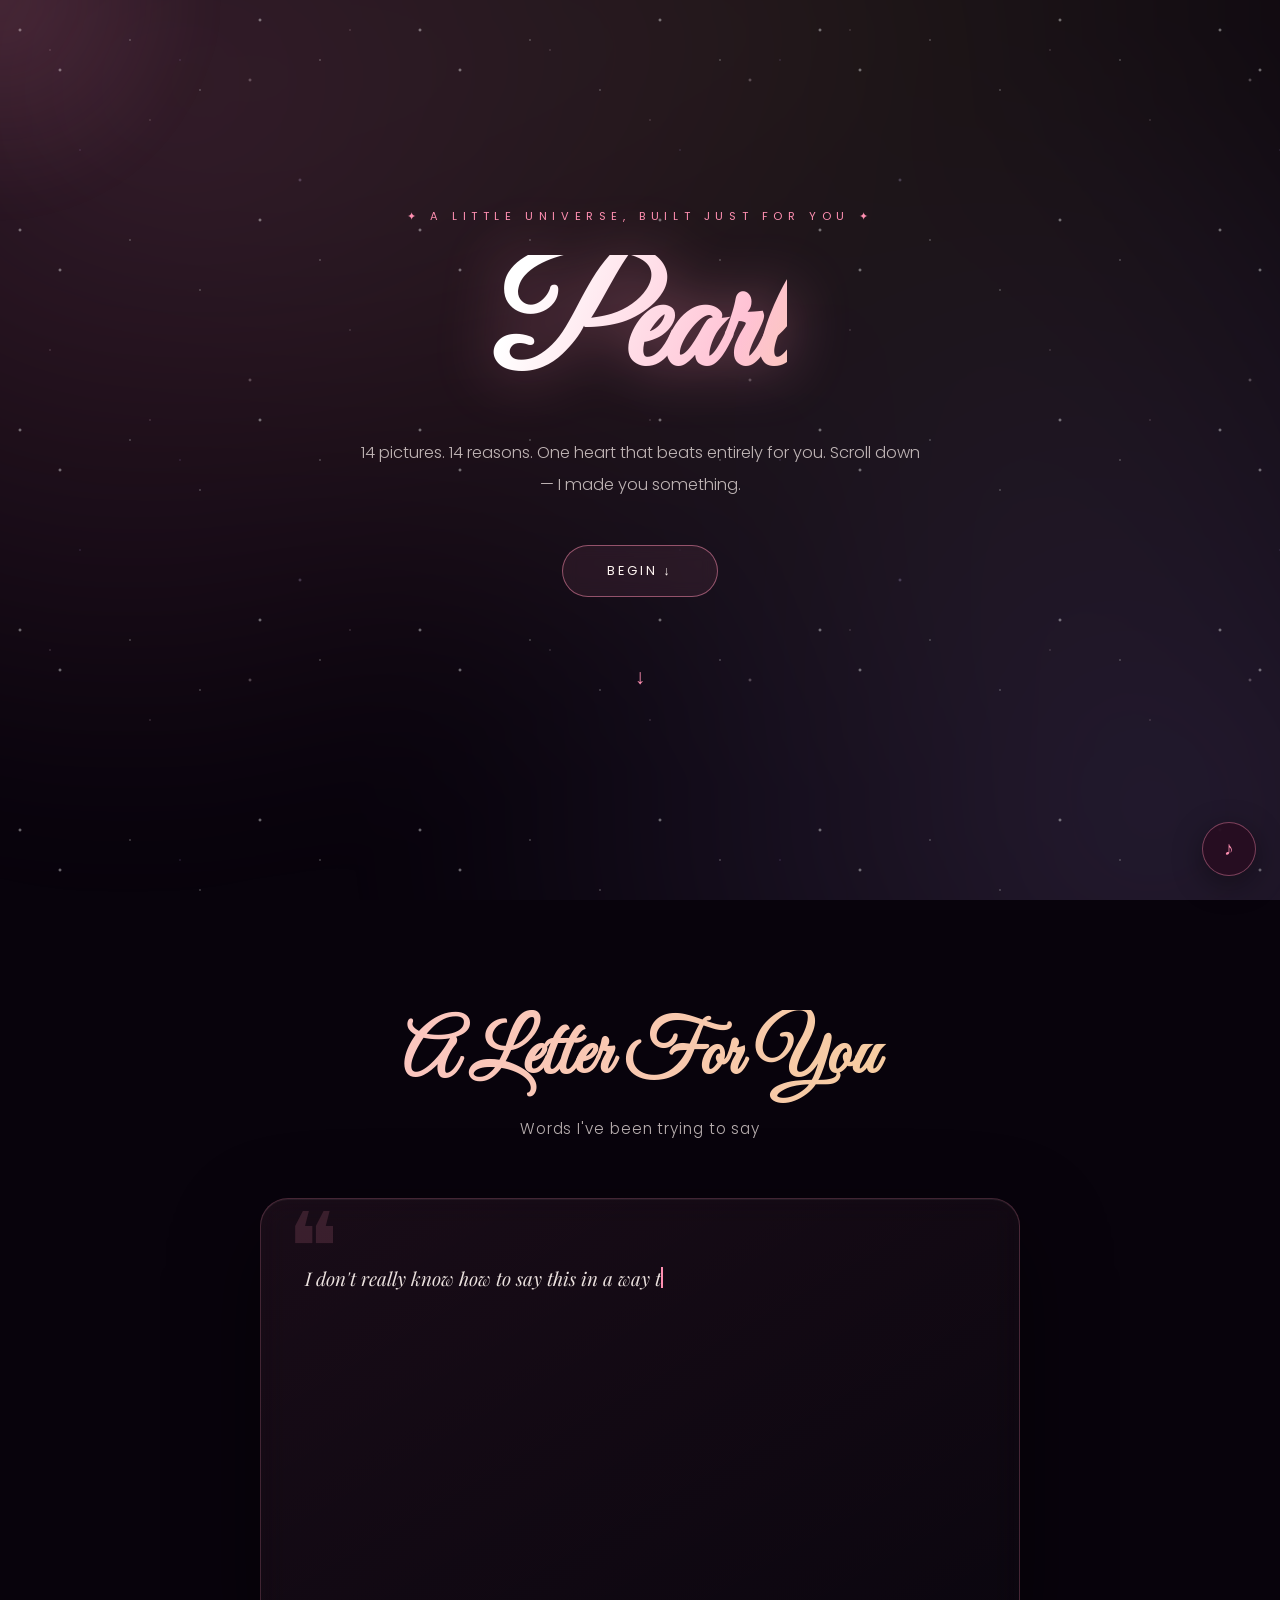
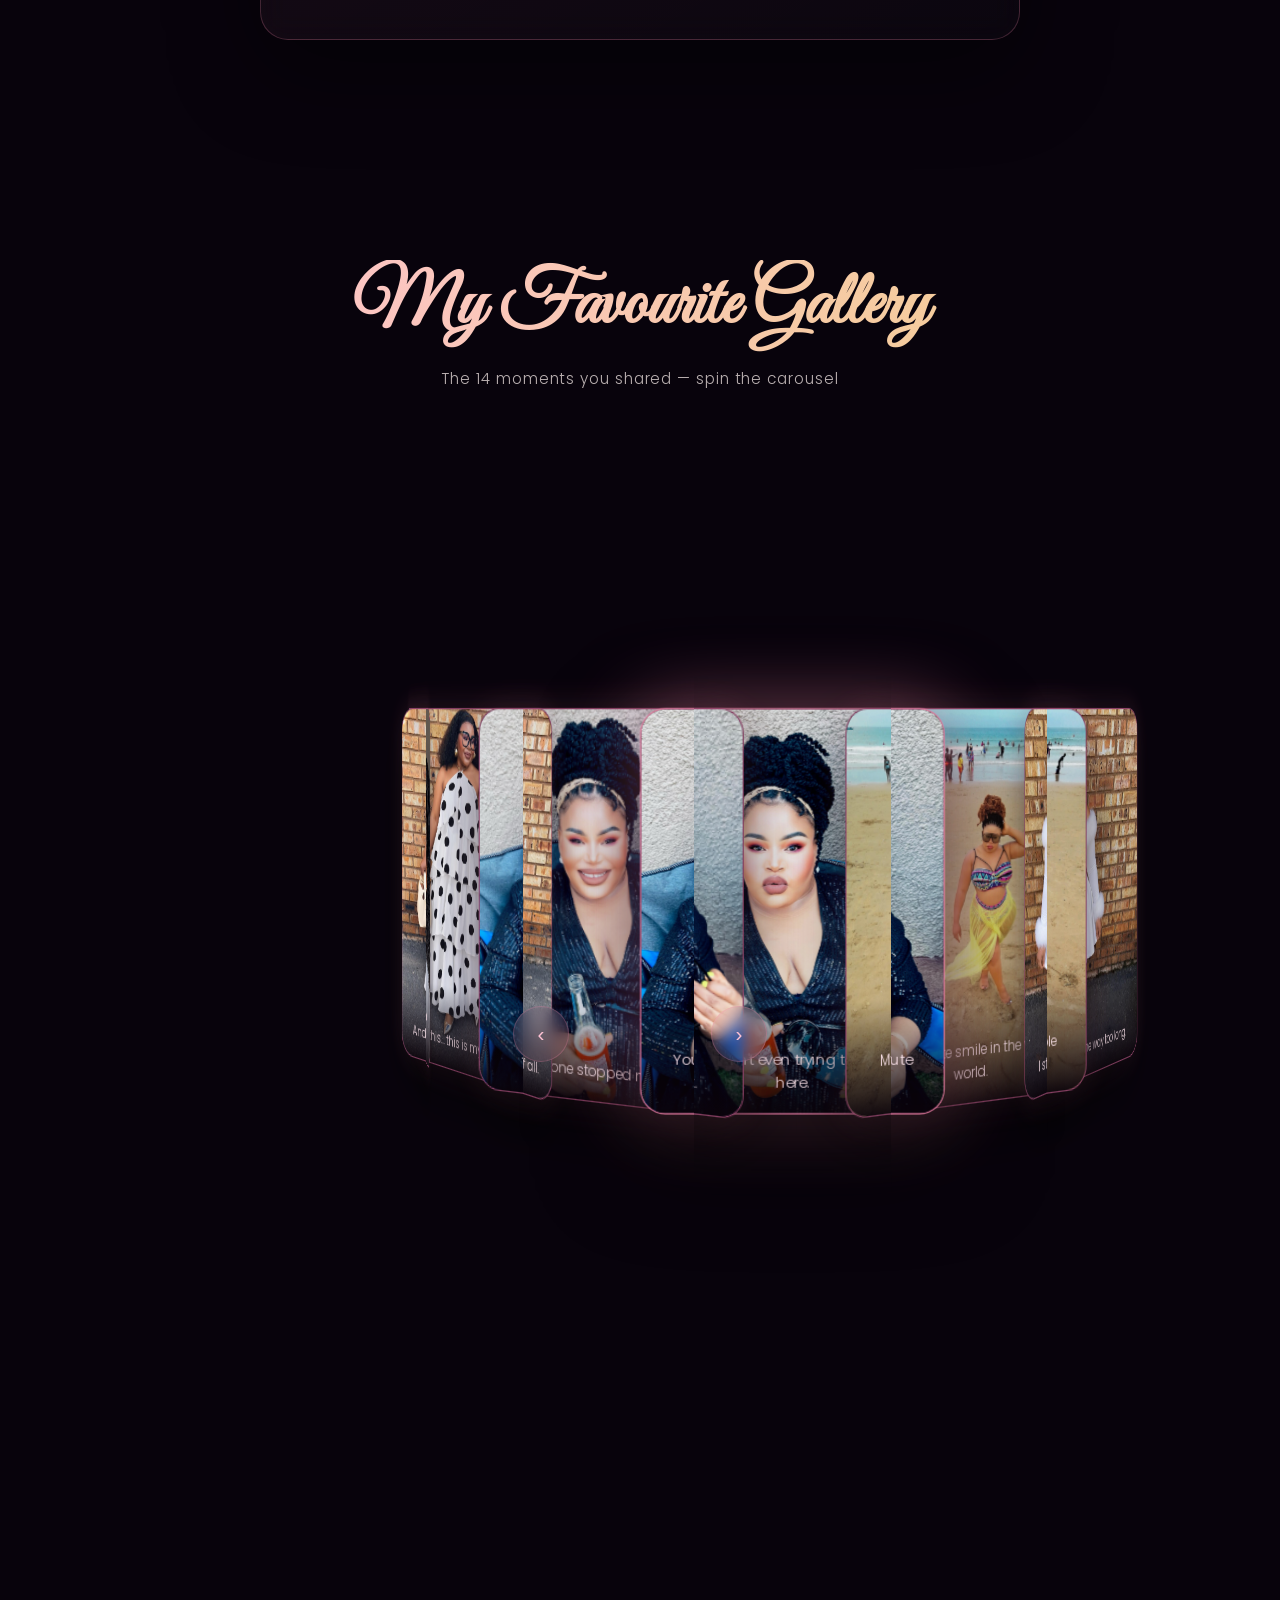
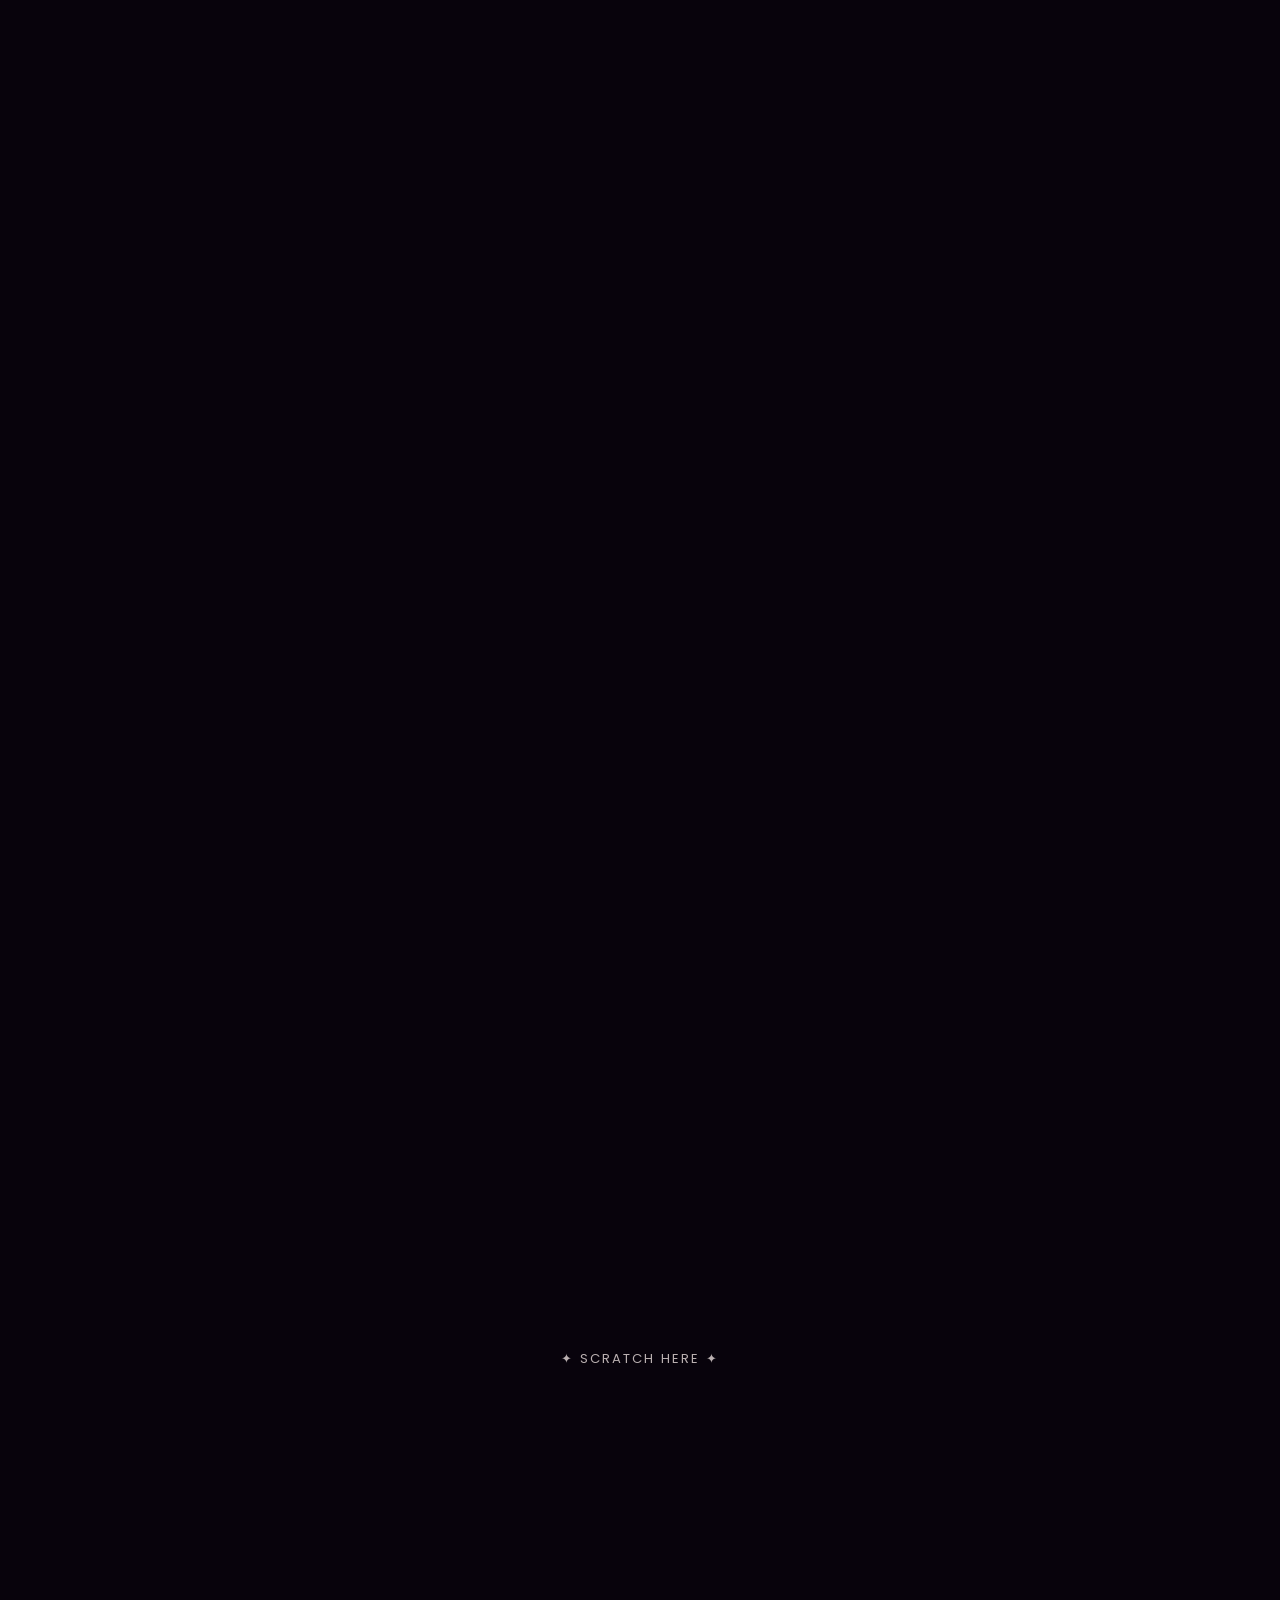
==== commit 7c7ca714: "Add files via upload" ====
--- a/pearl/index.html
+++ b/pearl/index.html
@@ -9,485 +9,11 @@
 <link rel="preconnect" href="https://fonts.gstatic.com" crossorigin>
 <link href="https://fonts.googleapis.com/css2?family=Great+Vibes&family=Playfair+Display:ital,wght@0,400;0,600;1,400&family=Poppins:wght@300;400;500;600&display=swap" rel="stylesheet">
 
-<style>
-/* ============================================================
-   🎨  THEME COLORS — change these to match her vibe
-   ============================================================ */
-:root{
-  --rose:      #ff8fb1;
-  --rose-soft: #ffc2d4;
-  --gold:      #f2cf8d;
-  --lilac:     #c9a7ff;
-  --cream:     #fdf3f0;
-  --muted:     rgba(253,243,240,.72);
-  --glass:     rgba(255,143,177,.07);
-  --line:      rgba(255,143,177,.22);
-}
-*{margin:0;padding:0;box-sizing:border-box}
-html{scroll-behavior:smooth}
-body{
-  font-family:'Poppins',sans-serif;
-  color:var(--cream);
-  overflow-x:hidden;
-  background:#08030c;
-  cursor:default;
-}
-::selection{background:var(--rose);color:#1a0713}
-::-webkit-scrollbar{width:8px}
-::-webkit-scrollbar-track{background:#0d0510}
-::-webkit-scrollbar-thumb{background:linear-gradient(var(--rose),var(--lilac));border-radius:10px}
-
-/* ============================================================
-   1. ANIMATED BACKGROUND — stars + aurora + floating hearts
-   ============================================================ */
-#bg{position:fixed;inset:0;z-index:0;overflow:hidden}
-#stars,#stars2,#stars3{position:absolute;inset:0;background-repeat:repeat}
-#stars{
-  background-image:
-    radial-gradient(2px 2px at 20px 30px, #fff, transparent),
-    radial-gradient(2px 2px at 60px 70px, #fff, transparent),
-    radial-gradient(1px 1px at 130px 40px, #fff, transparent),
-    radial-gradient(1px 1px at 200px 90px, #fff, transparent),
-    radial-gradient(2px 2px at 260px 20px, #fff, transparent),
-    radial-gradient(1px 1px at 320px 60px, #fff, transparent);
-  background-size:400px 200px;
-  animation:starDrift 200s linear infinite;
-  opacity:.6;
-}
-#stars2{
-  background-image:
-    radial-gradient(1px 1px at 50px 50px, #ffd6e6, transparent),
-    radial-gradient(1px 1px at 150px 120px, #ffd6e6, transparent),
-    radial-gradient(2px 2px at 250px 80px, #ffe9f2, transparent),
-    radial-gradient(1px 1px at 350px 30px, #ffd6e6, transparent);
-  background-size:500px 300px;
-  animation:starDrift 120s linear infinite reverse;
-  opacity:.4;
-}
-#stars3{
-  background-image:
-    radial-gradient(1px 1px at 80px 150px, #c9a7ff, transparent),
-    radial-gradient(1px 1px at 180px 60px, #c9a7ff, transparent),
-    radial-gradient(2px 2px at 300px 180px, #e0c9ff, transparent);
-  background-size:600px 400px;
-  animation:starDrift 80s linear infinite;
-  opacity:.35;
-}
-@keyframes starDrift{
-  from{background-position:0 0}
-  to{background-position:600px 600px}
-}
-.aurora{
-  position:absolute;inset:-30%;
-  background:
-    radial-gradient(circle at 25% 25%, rgba(255,143,177,.18), transparent 40%),
-    radial-gradient(circle at 75% 75%, rgba(201,167,255,.15), transparent 40%),
-    radial-gradient(circle at 60% 20%, rgba(242,207,141,.1), transparent 45%);
-  filter:blur(70px);
-  animation:auroraMove 20s ease-in-out infinite alternate;
-}
-@keyframes auroraMove{
-  0%  {transform:translate(0,0) scale(1)}
-  50% {transform:translate(-4%,-3%) scale(1.1)}
-  100%{transform:translate(4%,3%) scale(1.05)}
-}
-
-/* floating hearts */
-#heartsBg{position:absolute;inset:0;overflow:hidden;pointer-events:none}
-.heart{
-  position:absolute;bottom:-70px;opacity:0;
-  animation:floatUp linear infinite;
-  filter:drop-shadow(0 0 10px rgba(255,143,177,.6));
-}
-@keyframes floatUp{
-  0%  {transform:translateY(0) rotate(0deg) scale(.6);opacity:0}
-  10% {opacity:.9}
-  90% {opacity:.5}
-  100%{transform:translateY(-118vh) rotate(400deg) scale(1.2);opacity:0}
-}
-
-/* mouse-follow glow */
-#cursorGlow{
-  position:fixed;width:420px;height:420px;border-radius:50%;
-  background:radial-gradient(circle, rgba(255,143,177,.14), transparent 70%);
-  pointer-events:none;z-index:1;
-  transform:translate(-50%,-50%);
-  transition:transform .15s ease-out;
-  filter:blur(20px);
-}
-
-/* ============================================================
-   2. LAYOUT HELPERS
-   ============================================================ */
-section{position:relative;z-index:2;padding:110px 22px}
-.wrap{max-width:1120px;margin:0 auto}
-.center{text-align:center}
-.script{font-family:'Great Vibes',cursive;font-weight:400;line-height:1.1}
-.section-title{
-  font-family:'Great Vibes',cursive;
-  font-size:clamp(2.6rem,7vw,4.6rem);
-  background:linear-gradient(100deg,var(--rose-soft),var(--gold),var(--lilac));
-  -webkit-background-clip:text;background-clip:text;color:transparent;
-  margin-bottom:14px;
-  background-size:200% auto;
-  animation:shimmer 6s linear infinite;
-}
-@keyframes shimmer{to{background-position:200% center}}
-.section-sub{
-  color:var(--muted);font-weight:300;font-size:.95rem;
-  letter-spacing:.06em;margin-bottom:58px;
-}
-
-/* ============================================================
-   3. HERO
-   ============================================================ */
-.hero{
-  min-height:100vh;display:flex;flex-direction:column;
-  align-items:center;justify-content:center;text-align:center;
-  padding:80px 22px;position:relative;
-}
-.eyebrow{
-  font-size:.7rem;letter-spacing:.5em;text-transform:uppercase;
-  color:var(--rose);margin-bottom:30px;font-weight:400;
-  animation:fadeUp 1s .2s both;
-}
-.hero h1{
-  font-family:'Great Vibes',cursive;
-  font-size:clamp(3.6rem,15vw,9.5rem);
-  line-height:1;
-  background:linear-gradient(110deg,#fff 5%,var(--rose-soft) 35%,var(--gold) 60%,var(--lilac) 90%);
-  background-size:250% auto;
-  -webkit-background-clip:text;background-clip:text;color:transparent;
-  animation:shimmer 8s linear infinite, fadeUp 1.2s .4s both;
-  filter:drop-shadow(0 0 30px rgba(255,143,177,.4));
-}
-.hero .sub{
-  max-width:560px;margin:30px auto 44px;
-  color:var(--muted);font-weight:300;line-height:1.95;font-size:1.02rem;
-  animation:fadeUp 1.2s .7s both;
-}
-.btn{
-  display:inline-flex;align-items:center;gap:10px;
-  padding:16px 44px;border-radius:100px;
-  border:1px solid rgba(255,143,177,.5);
-  background:rgba(255,143,177,.08);
-  color:var(--cream);text-decoration:none;
-  font-size:.8rem;letter-spacing:.22em;text-transform:uppercase;
-  backdrop-filter:blur(8px);
-  transition:.45s cubic-bezier(.2,.8,.2,1);
-  animation:fadeUp 1.2s 1s both;
-  position:relative;overflow:hidden;
-}
-.btn::before{
-  content:'';position:absolute;inset:0;
-  background:linear-gradient(100deg,transparent,rgba(255,255,255,.25),transparent);
-  transform:translateX(-100%);
-  transition:.6s;
-}
-.btn:hover::before{transform:translateX(100%)}
-.btn:hover{
-  background:rgba(255,143,177,.22);
-  box-shadow:0 0 45px rgba(255,143,177,.55);
-  transform:translateY(-4px);
-  border-color:rgba(255,143,177,.9);
-}
-@keyframes fadeUp{
-  from{opacity:0;transform:translateY(30px)}
-  to  {opacity:1;transform:none}
-}
-.scroll-hint{
-  margin-top:64px;font-size:1.3rem;color:var(--rose);
-  animation:bob 1.9s ease-in-out infinite;
-}
-@keyframes bob{0%,100%{transform:translateY(0);opacity:.4}50%{transform:translateY(12px);opacity:1}}
-
-/* ============================================================
-   4. TYPEWRITER LOVE LETTER
-   ============================================================ */
-.letter{
-  max-width:760px;margin:0 auto;text-align:left;
-  padding:60px 44px;border-radius:28px;
-  border:1px solid var(--line);
-  background:linear-gradient(150deg,var(--glass),rgba(255,255,255,.015));
-  backdrop-filter:blur(14px);
-  box-shadow:0 30px 90px rgba(0,0,0,.45), inset 0 1px 0 rgba(255,255,255,.06);
-  position:relative;
-}
-.letter::before{
-  content:'❝';position:absolute;top:12px;left:26px;
-  font-family:'Great Vibes',cursive;font-size:6rem;
-  color:rgba(255,143,177,.15);line-height:1;
-}
-.letter-body{
-  font-family:'Playfair Display',serif;
-  font-style:italic;font-size:clamp(1rem,2.4vw,1.18rem);
-  line-height:2.15;color:rgba(253,243,240,.92);
-  min-height:200px;
-  white-space:pre-wrap;
-}
-.cursor{
-  display:inline-block;width:2px;height:1.1em;
-  background:var(--rose);vertical-align:-2px;
-  animation:blink 1s step-end infinite;
-}
-@keyframes blink{50%{opacity:0}}
-.signature{
-  margin-top:36px;font-family:'Great Vibes',cursive;
-  font-size:2.1rem;color:var(--rose-soft);
-  opacity:0;transition:opacity 1.2s ease .3s;
-}
-.signature.show{opacity:1}
-
-/* ============================================================
-   5. 3D CAROUSEL
-   ============================================================ */
-.carousel-stage{
-  perspective:1600px;
-  height:520px;
-  position:relative;
-  margin-top:20px;
-  user-select:none;
-}
-.carousel{
-  position:absolute;top:50%;left:50%;
-  width:240px;height:320px;
-  transform-style:preserve-3d;
-  transition:transform 1s cubic-bezier(.2,.8,.2,1);
-}
-.card3d{
-  position:absolute;inset:0;
-  border-radius:20px;overflow:hidden;
-  border:1px solid rgba(255,143,177,.35);
-  box-shadow:0 20px 60px rgba(0,0,0,.6), 0 0 30px rgba(255,143,177,.15);
-  background:linear-gradient(135deg,#3a1130,#5c1c45);
-  transition:box-shadow .5s, border-color .5s;
-  backface-visibility:hidden;
-}
-.card3d img{
-  width:100%;height:100%;object-fit:cover;display:block;
-  pointer-events:none;
-}
-.card3d .ph-num{
-  position:absolute;inset:0;display:grid;place-items:center;
-  font-family:'Great Vibes',cursive;font-size:4rem;
-  color:rgba(255,255,255,.25);
-  z-index:0;
-}
-.card3d img{position:relative;z-index:1}
-.card3d .cap{
-  position:absolute;left:0;right:0;bottom:0;z-index:2;
-  padding:40px 14px 14px;
-  background:linear-gradient(to top,rgba(10,3,10,.95),transparent);
-  font-size:.74rem;line-height:1.5;color:#ffe7ef;font-weight:300;
-  text-align:center;
-}
-.card3d.active{
-  box-shadow:0 30px 80px rgba(0,0,0,.7), 0 0 60px rgba(255,143,177,.5);
-  border-color:rgba(255,143,177,.8);
-}
-
-.carousel-controls{
-  display:flex;justify-content:center;align-items:center;gap:26px;
-  margin-top:38px;
-}
-.c-btn{
-  width:56px;height:56px;border-radius:50%;cursor:pointer;
-  border:1px solid var(--line);
-  background:rgba(255,143,177,.08);
-  color:var(--rose-soft);font-size:1.3rem;
-  display:grid;place-items:center;
-  transition:.35s;
-  backdrop-filter:blur(8px);
-}
-.c-btn:hover{
-  background:rgba(255,143,177,.3);
-  transform:scale(1.12);
-  box-shadow:0 0 30px rgba(255,143,177,.5);
-  color:#fff;
-}
-.c-counter{
-  font-family:'Great Vibes',cursive;
-  font-size:1.6rem;color:var(--rose-soft);
-  min-width:90px;text-align:center;
-}
-
-/* ============================================================
-   6. REASONS GRID
-   ============================================================ */
-.reasons{
-  display:grid;
-  grid-template-columns:repeat(auto-fill,minmax(260px,1fr));
-  gap:18px;
-}
-.reason{
-  padding:28px 26px;border-radius:20px;
-  border:1px solid rgba(255,143,177,.16);
-  background:linear-gradient(150deg,rgba(255,143,177,.06),rgba(255,255,255,.015));
-  transition:.5s cubic-bezier(.2,.8,.2,1);
-  position:relative;overflow:hidden;
-}
-.reason::after{
-  content:'';position:absolute;top:-50%;left:-50%;
-  width:200%;height:200%;
-  background:radial-gradient(circle, rgba(255,143,177,.12), transparent 60%);
-  opacity:0;transition:.5s;
-  pointer-events:none;
-}
-.reason:hover::after{opacity:1}
-.reason:hover{
-  border-color:rgba(255,143,177,.55);
-  transform:translateY(-7px) rotate(-1deg);
-  box-shadow:0 20px 44px rgba(255,90,140,.22);
-}
-.reason .num{
-  font-family:'Great Vibes',cursive;font-size:2rem;
-  background:linear-gradient(100deg,var(--gold),var(--rose-soft));
-  -webkit-background-clip:text;background-clip:text;color:transparent;
-  display:block;margin-bottom:8px;
-}
-.reason p{font-size:.88rem;line-height:1.75;color:rgba(253,243,240,.88);font-weight:300;position:relative;z-index:1}
-
-/* ============================================================
-   7. SCRATCH CARD
-   ============================================================ */
-.scratch-wrap{
-  max-width:600px;margin:0 auto;
-  position:relative;border-radius:26px;overflow:hidden;
-  border:1px solid var(--line);
-  box-shadow:0 24px 70px rgba(0,0,0,.5);
-  aspect-ratio:2/1;
-  user-select:none;
-  touch-action:none;
-}
-.scratch-reveal{
-  position:absolute;inset:0;
-  display:flex;flex-direction:column;
-  align-items:center;justify-content:center;
-  text-align:center;padding:30px;
-  background:linear-gradient(150deg,#2a0c22,#4a1636,#2a0c22);
-}
-.scratch-reveal h3{
-  font-family:'Great Vibes',cursive;
-  font-size:clamp(1.8rem,5vw,2.8rem);
-  background:linear-gradient(100deg,var(--rose-soft),var(--gold),var(--lilac));
-  -webkit-background-clip:text;background-clip:text;color:transparent;
-  margin-bottom:10px;
-}
-.scratch-reveal p{color:var(--muted);font-size:.92rem;font-weight:300;line-height:1.8;max-width:400px}
-.scratch-reveal .emoji{font-size:2.4rem;margin-bottom:12px}
-canvas#scratchCanvas{
-  position:absolute;inset:0;width:100%;height:100%;
-  cursor:crosshair;transition:opacity .8s ease;
-}
-canvas#scratchCanvas.gone{opacity:0;pointer-events:none}
-.scratch-hint{
-  text-align:center;margin-top:22px;color:var(--muted);
-  font-size:.82rem;letter-spacing:.15em;text-transform:uppercase;
-  animation:pulse 2s ease-in-out infinite;
-}
-@keyframes pulse{0%,100%{opacity:.5}50%{opacity:1}}
-
-/* ============================================================
-   8. FINALE / QUESTION
-   ============================================================ */
-.finale{text-align:center;padding-bottom:140px}
-.finale h2{
-  font-family:'Great Vibes',cursive;
-  font-size:clamp(2.8rem,9vw,5.5rem);
-  background:linear-gradient(100deg,#fff,var(--rose-soft),var(--gold));
-  background-size:200% auto;
-  -webkit-background-clip:text;background-clip:text;color:transparent;
-  margin-bottom:22px;
-  animation:shimmer 5s linear infinite;
-}
-.finale p{color:var(--muted);font-weight:300;max-width:540px;margin:0 auto 44px;line-height:1.95}
-.q-buttons{display:flex;gap:18px;justify-content:center;flex-wrap:wrap}
-.q-btn{
-  padding:17px 46px;border-radius:100px;border:none;cursor:pointer;
-  font-family:'Poppins',sans-serif;font-size:.85rem;letter-spacing:.2em;
-  text-transform:uppercase;font-weight:500;
-  transition:.4s cubic-bezier(.2,.8,.2,1);
-  position:relative;
-}
-.q-yes{
-  color:#2a0a1c;
-  background:linear-gradient(100deg,var(--rose-soft),var(--gold));
-  box-shadow:0 12px 44px rgba(255,143,177,.45);
-}
-.q-yes:hover{transform:translateY(-5px) scale(1.05);box-shadow:0 20px 60px rgba(255,143,177,.7)}
-.q-yes:active{transform:scale(.96)}
-.q-no{
-  color:var(--muted);
-  background:rgba(255,143,177,.08);
-  border:1px solid var(--line);
-  backdrop-filter:blur(8px);
-}
-.q-no:hover{background:rgba(255,143,177,.18);color:var(--cream)}
-
-.yes-response{
-  max-height:0;overflow:hidden;opacity:0;
-  transition:max-height 1s ease,opacity 1s ease,margin 1s ease;
-  font-family:'Playfair Display',serif;font-style:italic;
-  font-size:1.15rem;color:var(--rose-soft);line-height:2.1;
-}
-.yes-response.show{max-height:420px;opacity:1;margin-top:44px}
-
-/* ============================================================
-   9. CONFETTI / HEART BURST
-   ============================================================ */
-.burst{
-  position:fixed;pointer-events:none;z-index:999;
-  font-size:1.4rem;
-  animation:burst 1.7s cubic-bezier(.2,.8,.2,1) forwards;
-}
-@keyframes burst{
-  0%  {transform:translate(-50%,-50%) scale(.3) rotate(0deg);opacity:1}
-  100%{transform:translate(calc(-50% + var(--x)),calc(-50% + var(--y))) scale(1.3) rotate(var(--r));opacity:0}
-}
-
-/* ============================================================
-   10. MUSIC BUTTON
-   ============================================================ */
-#musicBtn{
-  position:fixed;bottom:24px;right:24px;z-index:90;
-  width:54px;height:54px;border-radius:50%;cursor:pointer;
-  border:1px solid rgba(255,143,177,.4);
-  background:rgba(40,12,32,.8);backdrop-filter:blur(10px);
-  color:var(--rose);font-size:1.2rem;
-  display:grid;place-items:center;transition:.35s;
-  box-shadow:0 8px 30px rgba(0,0,0,.4);
-}
-#musicBtn:hover{background:rgba(255,143,177,.3);transform:scale(1.12);color:#fff}
-#musicBtn.playing{animation:spin 4s linear infinite}
-@keyframes spin{to{transform:rotate(360deg)}}
-
-/* ============================================================
-   11. SCROLL REVEAL
-   ============================================================ */
-.reveal{opacity:0;transform:translateY(40px);transition:opacity 1s ease,transform 1s ease}
-.reveal.visible{opacity:1;transform:none}
-
-/* ============================================================
-   12. MOBILE
-   ============================================================ */
-@media(max-width:600px){
-  section{padding:80px 18px}
-  .letter{padding:44px 26px}
-  .carousel-stage{height:440px}
-  .carousel{width:200px;height:270px}
-  .reasons{grid-template-columns:1fr}
-  .q-buttons{flex-direction:column;align-items:center}
-  .q-btn{width:100%;max-width:300px}
-}
-@media (prefers-reduced-motion:reduce){
-  *{animation:none!important;transition:none!important}
-}
-</style>
+<link rel="stylesheet" href="style.css">
 </head>
 
 <body>
 
-<!-- ================= BACKGROUND LAYERS ================= -->
 <div id="bg">
   <div class="aurora"></div>
   <div id="stars"></div>
@@ -497,7 +23,6 @@
 </div>
 <div id="cursorGlow"></div>
 
-<!-- ================= HERO ================= -->
 <section class="hero">
   <p class="eyebrow">✦ A little universe, built just for you ✦</p>
   <h1>Pearl</h1>
@@ -509,7 +34,6 @@
   <div class="scroll-hint">↓</div>
 </section>
 
-<!-- ================= TYPEWRITER LOVE LETTER ================= -->
 <section id="letter">
   <div class="wrap">
     <div class="center reveal">
@@ -523,7 +47,6 @@
   </div>
 </section>
 
-<!-- ================= 3D CAROUSEL ================= -->
 <section id="gallery">
   <div class="wrap">
     <div class="center reveal">
@@ -531,7 +54,23 @@
       <p class="section-sub">The 14 moments you shared — spin the carousel</p>
     </div>
     <div class="carousel-stage reveal">
-      <div class="carousel" id="carousel"></div>
+      <div class="carousel" id="carousel">
+        <!-- ALL 14 IMAGES ARE RIGHT HERE IN THE HTML -->
+        <div class="card3d"><span class="ph-num">1</span><img src="photo1.jpeg" alt="Photo 1"><div class="cap">This one stopped my heart.</div></div>
+        <div class="card3d"><span class="ph-num">2</span><img src="photo2.jpeg" alt="Photo 2"><div class="cap">You weren't even trying to be cute here.</div></div>
+        <div class="card3d"><span class="ph-num">3</span><img src="photo3.jpeg" alt="Photo 3"><div class="cap">My favourite smile in the whole world.</div></div>
+        <div class="card3d"><span class="ph-num">4</span><img src="photo4.jpeg" alt="Photo 4"><div class="cap">I stared at this one way too long.</div></div>
+        <div class="card3d"><span class="ph-num">5</span><img src="photo5.jpeg" alt="Photo 5"><div class="cap">You look like a painting here.</div></div>
+        <div class="card3d"><span class="ph-num">6</span><img src="photo6.jpeg" alt="Photo 6"><div class="cap">This is the one I set as my wallpaper.</div></div>
+        <div class="card3d"><span class="ph-num">7</span><img src="photo7.jpeg" alt="Photo 7"><div class="cap">How is this even real?</div></div>
+        <div class="card3d"><span class="ph-num">8</span><img src="photo8.jpeg" alt="Photo 8"><div class="cap">You + this lighting = unfair.</div></div>
+        <div class="card3d"><span class="ph-num">9</span><img src="photo9.jpeg" alt="Photo 9"><div class="cap">I saved this the second you sent it.</div></div>
+        <div class="card3d"><span class="ph-num">10</span><img src="photo10.jpeg" alt="Photo 10"><div class="cap">You have no idea what you do to me.</div></div>
+        <div class="card3d"><span class="ph-num">11</span><img src="photo11.jpeg" alt="Photo 11"><div class="cap">Soft, warm, and completely you.</div></div>
+        <div class="card3d"><span class="ph-num">12</span><img src="photo12.jpeg" alt="Photo 12"><div class="cap">I keep coming back to this one.</div></div>
+        <div class="card3d"><span class="ph-num">13</span><img src="photo13.jpeg" alt="Photo 13"><div class="cap">Beautiful isn't a strong enough word.</div></div>
+        <div class="card3d"><span class="ph-num">14</span><img src="photo14.jpeg" alt="Photo 14"><div class="cap">And this… this is my favourite of all.</div></div>
+      </div>
     </div>
     <div class="carousel-controls">
       <button class="c-btn" id="cPrev" aria-label="Previous">‹</button>
@@ -541,7 +80,6 @@
   </div>
 </section>
 
-<!-- ================= 14 REASONS ================= -->
 <section id="reasons">
   <div class="wrap">
     <div class="center reveal">
@@ -552,7 +90,6 @@
   </div>
 </section>
 
-<!-- ================= SCRATCH CARD ================= -->
 <section id="scratch">
   <div class="wrap">
     <div class="center reveal">
@@ -571,7 +108,6 @@
   </div>
 </section>
 
-<!-- ================= FINALE ================= -->
 <section class="finale">
   <div class="wrap center reveal">
     <h2>So… what do you say?</h2>
@@ -591,403 +127,11 @@
   </div>
 </section>
 
-<!-- ================= MUSIC ================= -->
 <audio id="bgMusic" loop>
   <source src="music.mp3" type="audio/mpeg">
 </audio>
 <button id="musicBtn" title="Play music" aria-label="Toggle music">♪</button>
 
-<script>
-/* ============================================================
-   ✏️  EDIT #1 — YOUR 14 PHOTOS
-   Drop your images into an "images" folder next to this file.
-   Rename them photo1.jpg … photo14.jpeg, or change the paths.
-   ============================================================ */
-const photos = [
-  { src:"images/photo1.jpeg",  caption:"This one stopped my heart." },
-  { src:"images/photo2.jpeg",  caption:"You weren't even trying to be cute here." },
-  { src:"images/photo3.jpeg",  caption:"My favourite smile in the whole world." },
-  { src:"images/photo4.jpeg",  caption:"I stared at this one way too long." },
-  { src:"images/photo5.jpeg",  caption:"You look like a painting here." },
-  { src:"images/photo6.jpeg",  caption:"This is the one I set as my wallpaper." },
-  { src:"images/photo7.jpeg",  caption:"How is this even real?" },
-  { src:"images/photo8.jpeg",  caption:"You + this lighting = unfair." },
-  { src:"images/photo9.jpeg",  caption:"I saved this the second you sent it." },
-  { src:"images/photo10.jpeg", caption:"You have no idea what you do to me." },
-  { src:"images/photo11.jpeg", caption:"Soft, warm, and completely you." },
-  { src:"images/photo12.jpeg", caption:"I keep coming back to this one." },
-  { src:"images/photo13.jpeg", caption:"Beautiful isn't a strong enough word." },
-  { src:"images/photo14.jpeg", caption:"And this… this is my favourite of all." }
-];
-
-/* ============================================================
-   ✏️  EDIT #2 — THE LOVE LETTER (typewriter text)
-   Use \n\n for a blank line between paragraphs.
-   ============================================================ */
-const letterText =
-`I don't really know how to say this in a way that sounds as beautiful as you look, so I built a whole website instead.
-
-Every time you sent me a picture, my day got a little brighter — and I kept every single one.
-
-You have this way of making ordinary moments feel like something worth remembering. Your smile, your voice, the way you laugh at your own jokes… I notice all of it.
-
-I notice you.
-
-So here are the 14 pictures you sent me, and 14 reasons why you're my favourite person in the world.`;
-
-/* ============================================================
-   ✏️  EDIT #3 — 14 REASONS WHY YOU LIKE HER
-   ============================================================ */
-const reasons = [
-  "The way your eyes light up when you talk about something you love.",
-  "Your laugh — I'd do anything just to hear it one more time.",
-  "How kind you are, even when nobody's watching.",
-  "The way you say my name.",
-  "You make ordinary days feel like something to look forward to.",
-  "How strong you are, even on the days you don't feel it.",
-  "The little things you remember about me.",
-  "Your smile. It genuinely ruins my concentration.",
-  "How easy it is to talk to you — like we've known each other forever.",
-  "The way you care about the people around you.",
-  "You're beautiful without even trying.",
-  "How you make me want to be a better version of myself.",
-  "Every conversation with you ends too soon.",
-  "Because you're you — and that's more than enough."
-];
-
-/* ============================================================
-   ⚙️  EVERYTHING BELOW IS AUTOMATIC
-   ============================================================ */
-
-/* ---------- Floating hearts ---------- */
-const heartsBg = document.getElementById('heartsBg');
-const emojis = ['💗','💖','🤍','💕','❤️','🌸','✨','💫'];
-for (let i = 0; i < 22; i++){
-  const h = document.createElement('span');
-  h.className = 'heart';
-  h.textContent = emojis[Math.floor(Math.random() * emojis.length)];
-  h.style.left = Math.random() * 100 + 'vw';
-  h.style.fontSize = (11 + Math.random() * 20) + 'px';
-  h.style.animationDuration = (11 + Math.random() * 14) + 's';
-  h.style.animationDelay = (Math.random() * 14) + 's';
-  heartsBg.appendChild(h);
-}
-
-/* ---------- Cursor glow ---------- */
-const glow = document.getElementById('cursorGlow');
-let glowX = window.innerWidth/2, glowY = window.innerHeight/2;
-document.addEventListener('mousemove', e => {
-  glowX = e.clientX; glowY = e.clientY;
-  glow.style.transform = `translate(${glowX}px, ${glowY}px) translate(-50%,-50%)`;
-});
-document.addEventListener('touchmove', e => {
-  const t = e.touches[0];
-  glow.style.transform = `translate(${t.clientX}px, ${t.clientY}px) translate(-50%,-50%)`;
-}, {passive:true});
-
-/* ---------- Typewriter letter ---------- */
-const letterBody = document.getElementById('letterBody');
-const signature  = document.getElementById('signature');
-let typeStarted = false;
-
-function startTypewriter(){
-  if (typeStarted) return;
-  typeStarted = true;
-
-  let i = 0;
-  const cursor = document.createElement('span');
-  cursor.className = 'cursor';
-  letterBody.appendChild(cursor);
-
-  function type(){
-    if (i < letterText.length){
-      cursor.insertAdjacentText('beforebegin', letterText.charAt(i));
-      i++;
-      const delay = letterText.charAt(i-1) === '\n' ? 180 : (18 + Math.random() * 30);
-      setTimeout(type, delay);
-    } else {
-      cursor.remove();
-      signature.classList.add('show');
-    }
-  }
-  type();
-}
-
-/* ---------- Build the 3D carousel ---------- */
-const carousel = document.getElementById('carousel');
-const cCounter = document.getElementById('cCounter');
-const total    = photos.length;
-const angleStep = 360 / total;
-const radius = 340;
-let activeIndex = 0;
-
-photos.forEach((p, i) => {
-  const card = document.createElement('div');
-  card.className = 'card3d';
-  const angle = i * angleStep;
-  card.style.transform = `rotateY(${angle}deg) translateZ(${radius}px)`;
-  card.innerHTML = `
-    <span class="ph-num">${i+1}</span>
-    <img src="${p.src}" alt="Photo ${i+1}" loading="lazy"
-         onerror="this.style.display='none'">
-    <div class="cap">${p.caption}</div>`;
-  carousel.appendChild(card);
-});
-
-function updateCarousel(){
-  const rot = -activeIndex * angleStep;
-  carousel.style.transform = `rotateY(${rot}deg)`;
-  cCounter.textContent = `${activeIndex + 1} / ${total}`;
-  [...carousel.children].forEach((c, i) => {
-    c.classList.toggle('active', i === activeIndex);
-  });
-}
-function nextCard(){ activeIndex = (activeIndex + 1) % total; updateCarousel(); }
-function prevCard(){ activeIndex = (activeIndex - 1 + total) % total; updateCarousel(); }
-
-document.getElementById('cNext').onclick = nextCard;
-document.getElementById('cPrev').onclick = prevCard;
-
-/* auto-rotate carousel gently */
-let autoRotate = setInterval(nextCard, 4200);
-carousel.addEventListener('mouseenter', () => clearInterval(autoRotate));
-carousel.addEventListener('mouseleave', () => autoRotate = setInterval(nextCard, 4200));
-document.getElementById('gallery').addEventListener('touchstart', () => {
-  clearInterval(autoRotate);
-}, {passive:true});
-document.getElementById('gallery').addEventListener('touchend', () => {
-  autoRotate = setInterval(nextCard, 4200);
-}, {passive:true});
-
-/* drag / swipe to rotate */
-let dragStartX = 0, dragging = false;
-const stage = document.querySelector('.carousel-stage');
-stage.addEventListener('mousedown', e => { dragStartX = e.clientX; dragging = true; });
-window.addEventListener('mouseup', e => {
-  if (!dragging) return;
-  dragging = false;
-  const dx = e.clientX - dragStartX;
-  if (Math.abs(dx) > 40) dx > 0 ? prevCard() : nextCard();
-});
-let touchStartX = 0;
-stage.addEventListener('touchstart', e => { touchStartX = e.touches[0].clientX; }, {passive:true});
-stage.addEventListener('touchend', e => {
-  const dx = e.changedTouches[0].clientX - touchStartX;
-  if (Math.abs(dx) > 40) dx > 0 ? prevCard() : nextCard();
-}, {passive:true});
-
-updateCarousel();
-
-/* ---------- Build reasons ---------- */
-const rGrid = document.getElementById('reasonsGrid');
-reasons.forEach((r, i) => {
-  const d = document.createElement('div');
-  d.className = 'reason reveal';
-  d.innerHTML = `<span class="num">${i+1}</span><p>${r}</p>`;
-  rGrid.appendChild(d);
-});
-
-/* ---------- Scratch card ---------- */
-const canvas = document.getElementById('scratchCanvas');
-const ctx    = canvas.getContext('2d');
-const wrap   = document.getElementById('scratchWrap');
-const hint   = document.getElementById('scratchHint');
-let scratching = false, revealed = false;
-
-function sizeCanvas(){
-  const rect = wrap.getBoundingClientRect();
-  const dpr = window.devicePixelRatio || 1;
-  canvas.width  = rect.width  * dpr;
-  canvas.height = rect.height * dpr;
-  ctx.scale(dpr, dpr);
-  drawCover(rect.width, rect.height);
-}
-function drawCover(w, h){
-  const grad = ctx.createLinearGradient(0, 0, w, h);
-  grad.addColorStop(0,   '#5c1c45');
-  grad.addColorStop(0.5, '#8a2e5e');
-  grad.addColorStop(1,   '#3a1130');
-  ctx.globalCompositeOperation = 'source-over';
-  ctx.fillStyle = grad;
-  ctx.fillRect(0, 0, w, h);
-
-  /* sparkle texture */
-  for (let i = 0; i < 90; i++){
-    ctx.fillStyle = `rgba(255,255,255,${Math.random()*0.35})`;
-    ctx.beginPath();
-    ctx.arc(Math.random()*w, Math.random()*h, Math.random()*1.6, 0, Math.PI*2);
-    ctx.fill();
-  }
-  /* hint text */
-  ctx.fillStyle = 'rgba(255,255,255,.35)';
-  ctx.font = '500 16px Poppins, sans-serif';
-  ctx.textAlign = 'center';
-  ctx.fillText('SCRATCH ME', w/2, h/2);
-}
-function scratchAt(x, y){
-  const rect = canvas.getBoundingClientRect();
-  const px = x - rect.left;
-  const py = y - rect.top;
-  ctx.globalCompositeOperation = 'destination-out';
-  ctx.beginPath();
-  ctx.arc(px, py, 28, 0, Math.PI*2);
-  ctx.fill();
-}
-
-function checkRevealed(){
-  const dpr = window.devicePixelRatio || 1;
-  const data = ctx.getImageData(0, 0, canvas.width, canvas.height).data;
-  let cleared = 0;
-  for (let i = 3; i < data.length; i += 4 * 40){
-    if (data[i] < 40) cleared++;
-  }
-  const ratio = cleared / (data.length / (4*40));
-  if (ratio > 0.55 && !revealed){
-    revealed = true;
-    canvas.classList.add('gone');
-    hint.style.opacity = '0';
-    burstHearts(window.innerWidth/2, window.innerHeight/2, 20);
-  }
-}
-
-canvas.addEventListener('mousedown', e => { scratching = true; scratchAt(e.clientX, e.clientY); });
-canvas.addEventListener('mousemove', e => { if (scratching) scratchAt(e.clientX, e.clientY); });
-window.addEventListener('mouseup', () => {
-  if (scratching){ scratching = false; checkRevealed(); }
-});
-canvas.addEventListener('touchstart', e => {
-  scratching = true;
-  const t = e.touches[0];
-  scratchAt(t.clientX, t.clientY);
-  e.preventDefault();
-}, {passive:false});
-canvas.addEventListener('touchmove', e => {
-  const t = e.touches[0];
-  scratchAt(t.clientX, t.clientY);
-  e.preventDefault();
-}, {passive:false});
-canvas.addEventListener('touchend', () => {
-  scratching = false; checkRevealed();
-});
-
-window.addEventListener('resize', () => {
-  if (!revealed) sizeCanvas();
-});
-/* wait for layout, then init */
-setTimeout(sizeCanvas, 100);
-
-/* ---------- Heart burst helper ---------- */
-function burstHearts(cx, cy, count){
-  for (let i = 0; i < count; i++){
-    const s = document.createElement('span');
-    s.className = 'burst';
-    s.textContent = emojis[Math.floor(Math.random() * emojis.length)];
-    s.style.left = cx + 'px';
-    s.style.top  = cy + 'px';
-    s.style.setProperty('--x', (Math.random() - 0.5) * 800 + 'px');
-    s.style.setProperty('--y', (Math.random() - 0.5) * 800 - 100 + 'px');
-    s.style.setProperty('--r', (Math.random() - 0.5) * 720 + 'deg');
-    s.style.fontSize = (14 + Math.random() * 24) + 'px';
-    document.body.appendChild(s);
-    setTimeout(() => s.remove(), 1800);
-  }
-}
-
-/* ---------- Yes / No buttons ---------- */
-const yesBtn = document.getElementById('yesBtn');
-const noBtn  = document.getElementById('noBtn');
-const yesResponse = document.getElementById('yesResponse');
-const qButtons = document.getElementById('qButtons');
-let noCount = 0;
-const noTexts = [
-  "Let me think…",
-  "Are you sure?",
-  "Really sure?",
-  "Think again 🥺",
-  "Last chance…",
-  "Surely not?",
-  "You might regret this…",
-  "Give it another thought 💭",
-  "Are you absolutely certain?",
-  "This could be a mistake…",
-  "Have a heart 💔",
-  "Don't do this to me 😭",
-  "You're breaking my heart…",
-  "I'm gonna cry…",
-  "Please? 🥺"
-];
-
-yesBtn.addEventListener('click', e => {
-  yesResponse.classList.add('show');
-  qButtons.style.opacity = '.35';
-  qButtons.style.pointerEvents = 'none';
-  yesBtn.textContent = 'She said yes 💕';
-  const rect = yesBtn.getBoundingClientRect();
-  burstHearts(rect.left + rect.width/2, rect.top + rect.height/2, 40);
-  setTimeout(() => burstHearts(window.innerWidth/2, window.innerHeight/2, 30), 400);
-});
-
-noBtn.addEventListener('click', () => {
-  noBtn.textContent = noTexts[Math.min(noCount, noTexts.length - 1)];
-  noCount++;
-  /* shrink the no button a little each time */
-  const scale = Math.max(0.55, 1 - noCount * 0.06);
-  noBtn.style.transform = `scale(${scale})`;
-  /* grow the yes button */
-  const grow = Math.min(1.6, 1 + noCount * 0.08);
-  yesBtn.style.transform = `scale(${grow})`;
-  if (noCount >= noTexts.length){
-    noBtn.textContent = "Okay fine… yes 💗";
-    noBtn.onclick = () => yesBtn.click();
-  }
-});
-
-/* ---------- Music toggle ---------- */
-const music    = document.getElementById('bgMusic');
-const musicBtn = document.getElementById('musicBtn');
-let playing = false;
-
-musicBtn.addEventListener('click', () => {
-  if (!playing){
-    music.play().then(() => {
-      playing = true;
-      musicBtn.classList.add('playing');
-      musicBtn.textContent = '♫';
-    }).catch(() => {
-      musicBtn.textContent = '✕';
-      setTimeout(() => musicBtn.textContent = '♪', 1200);
-    });
-  } else {
-    music.pause();
-    playing = false;
-    musicBtn.classList.remove('playing');
-    musicBtn.textContent = '♪';
-  }
-});
-
-/* ---------- Scroll reveal + trigger typewriter ---------- */
-const io = new IntersectionObserver(entries => {
-  entries.forEach(e => {
-    if (e.isIntersecting){
-      e.target.classList.add('visible');
-      if (e.target.closest('#letter')) startTypewriter();
-      io.unobserve(e.target);
-    }
-  });
-}, { threshold: 0.15 });
-document.querySelectorAll('.reveal').forEach(el => io.observe(el));
-
-/* also start typing if letter is already in view on load */
-window.addEventListener('load', () => {
-  const letterRect = document.querySelector('.letter').getBoundingClientRect();
-  if (letterRect.top < window.innerHeight * 0.85) startTypewriter();
-});
-
-/* ---------- Keyboard carousel ---------- */
-document.addEventListener('keydown', e => {
-  if (e.key === 'ArrowRight') nextCard();
-  if (e.key === 'ArrowLeft')  prevCard();
-});
-</script>
+<script src="script.js"></script>
 </body>
-</html>
+</html>
--- a/pearl/style.css
+++ b/pearl/style.css
@@ -0,0 +1,431 @@
+:root{
+  --rose:      #ff8fb1;
+  --rose-soft: #ffc2d4;
+  --gold:      #f2cf8d;
+  --lilac:     #c9a7ff;
+  --cream:     #fdf3f0;
+  --muted:     rgba(253,243,240,.72);
+  --glass:     rgba(255,143,177,.07);
+  --line:      rgba(255,143,177,.22);
+}
+*{margin:0;padding:0;box-sizing:border-box}
+html{scroll-behavior:smooth}
+body{
+  font-family:'Poppins',sans-serif;
+  color:var(--cream);
+  overflow-x:hidden;
+  background:#08030c;
+  cursor:default;
+}
+::selection{background:var(--rose);color:#1a0713}
+::-webkit-scrollbar{width:8px}
+::-webkit-scrollbar-track{background:#0d0510}
+::-webkit-scrollbar-thumb{background:linear-gradient(var(--rose),var(--lilac));border-radius:10px}
+
+#bg{position:fixed;inset:0;z-index:0;overflow:hidden}
+#stars,#stars2,#stars3{position:absolute;inset:0;background-repeat:repeat}
+#stars{
+  background-image:
+    radial-gradient(2px 2px at 20px 30px, #fff, transparent),
+    radial-gradient(2px 2px at 60px 70px, #fff, transparent),
+    radial-gradient(1px 1px at 130px 40px, #fff, transparent),
+    radial-gradient(1px 1px at 200px 90px, #fff, transparent),
+    radial-gradient(2px 2px at 260px 20px, #fff, transparent),
+    radial-gradient(1px 1px at 320px 60px, #fff, transparent);
+  background-size:400px 200px;
+  animation:starDrift 200s linear infinite;
+  opacity:.6;
+}
+#stars2{
+  background-image:
+    radial-gradient(1px 1px at 50px 50px, #ffd6e6, transparent),
+    radial-gradient(1px 1px at 150px 120px, #ffd6e6, transparent),
+    radial-gradient(2px 2px at 250px 80px, #ffe9f2, transparent),
+    radial-gradient(1px 1px at 350px 30px, #ffd6e6, transparent);
+  background-size:500px 300px;
+  animation:starDrift 120s linear infinite reverse;
+  opacity:.4;
+}
+#stars3{
+  background-image:
+    radial-gradient(1px 1px at 80px 150px, #c9a7ff, transparent),
+    radial-gradient(1px 1px at 180px 60px, #c9a7ff, transparent),
+    radial-gradient(2px 2px at 300px 180px, #e0c9ff, transparent);
+  background-size:600px 400px;
+  animation:starDrift 80s linear infinite;
+  opacity:.35;
+}
+@keyframes starDrift{
+  from{background-position:0 0}
+  to{background-position:600px 600px}
+}
+.aurora{
+  position:absolute;inset:-30%;
+  background:
+    radial-gradient(circle at 25% 25%, rgba(255,143,177,.18), transparent 40%),
+    radial-gradient(circle at 75% 75%, rgba(201,167,255,.15), transparent 40%),
+    radial-gradient(circle at 60% 20%, rgba(242,207,141,.1), transparent 45%);
+  filter:blur(70px);
+  animation:auroraMove 20s ease-in-out infinite alternate;
+}
+@keyframes auroraMove{
+  0%  {transform:translate(0,0) scale(1)}
+  50% {transform:translate(-4%,-3%) scale(1.1)}
+  100%{transform:translate(4%,3%) scale(1.05)}
+}
+
+#heartsBg{position:absolute;inset:0;overflow:hidden;pointer-events:none}
+.heart{
+  position:absolute;bottom:-70px;opacity:0;
+  animation:floatUp linear infinite;
+  filter:drop-shadow(0 0 10px rgba(255,143,177,.6));
+}
+@keyframes floatUp{
+  0%  {transform:translateY(0) rotate(0deg) scale(.6);opacity:0}
+  10% {opacity:.9}
+  90% {opacity:.5}
+  100%{transform:translateY(-118vh) rotate(400deg) scale(1.2);opacity:0}
+}
+
+#cursorGlow{
+  position:fixed;width:420px;height:420px;border-radius:50%;
+  background:radial-gradient(circle, rgba(255,143,177,.14), transparent 70%);
+  pointer-events:none;z-index:1;
+  transform:translate(-50%,-50%);
+  transition:transform .15s ease-out;
+  filter:blur(20px);
+}
+
+section{position:relative;z-index:2;padding:110px 22px}
+.wrap{max-width:1120px;margin:0 auto}
+.center{text-align:center}
+.script{font-family:'Great Vibes',cursive;font-weight:400;line-height:1.1}
+.section-title{
+  font-family:'Great Vibes',cursive;
+  font-size:clamp(2.6rem,7vw,4.6rem);
+  background:linear-gradient(100deg,var(--rose-soft),var(--gold),var(--lilac));
+  -webkit-background-clip:text;background-clip:text;color:transparent;
+  margin-bottom:14px;
+  background-size:200% auto;
+  animation:shimmer 6s linear infinite;
+}
+@keyframes shimmer{to{background-position:200% center}}
+.section-sub{
+  color:var(--muted);font-weight:300;font-size:.95rem;
+  letter-spacing:.06em;margin-bottom:58px;
+}
+
+.hero{
+  min-height:100vh;display:flex;flex-direction:column;
+  align-items:center;justify-content:center;text-align:center;
+  padding:80px 22px;position:relative;
+}
+.eyebrow{
+  font-size:.7rem;letter-spacing:.5em;text-transform:uppercase;
+  color:var(--rose);margin-bottom:30px;font-weight:400;
+  animation:fadeUp 1s .2s both;
+}
+.hero h1{
+  font-family:'Great Vibes',cursive;
+  font-size:clamp(3.6rem,15vw,9.5rem);
+  line-height:1;
+  background:linear-gradient(110deg,#fff 5%,var(--rose-soft) 35%,var(--gold) 60%,var(--lilac) 90%);
+  background-size:250% auto;
+  -webkit-background-clip:text;background-clip:text;color:transparent;
+  animation:shimmer 8s linear infinite, fadeUp 1.2s .4s both;
+  filter:drop-shadow(0 0 30px rgba(255,143,177,.4));
+}
+.hero .sub{
+  max-width:560px;margin:30px auto 44px;
+  color:var(--muted);font-weight:300;line-height:1.95;font-size:1.02rem;
+  animation:fadeUp 1.2s .7s both;
+}
+.btn{
+  display:inline-flex;align-items:center;gap:10px;
+  padding:16px 44px;border-radius:100px;
+  border:1px solid rgba(255,143,177,.5);
+  background:rgba(255,143,177,.08);
+  color:var(--cream);text-decoration:none;
+  font-size:.8rem;letter-spacing:.22em;text-transform:uppercase;
+  backdrop-filter:blur(8px);
+  transition:.45s cubic-bezier(.2,.8,.2,1);
+  animation:fadeUp 1.2s 1s both;
+  position:relative;overflow:hidden;
+}
+.btn::before{
+  content:'';position:absolute;inset:0;
+  background:linear-gradient(100deg,transparent,rgba(255,255,255,.25),transparent);
+  transform:translateX(-100%);
+  transition:.6s;
+}
+.btn:hover::before{transform:translateX(100%)}
+.btn:hover{
+  background:rgba(255,143,177,.22);
+  box-shadow:0 0 45px rgba(255,143,177,.55);
+  transform:translateY(-4px);
+  border-color:rgba(255,143,177,.9);
+}
+@keyframes fadeUp{
+  from{opacity:0;transform:translateY(30px)}
+  to  {opacity:1;transform:none}
+}
+.scroll-hint{
+  margin-top:64px;font-size:1.3rem;color:var(--rose);
+  animation:bob 1.9s ease-in-out infinite;
+}
+@keyframes bob{0%,100%{transform:translateY(0);opacity:.4}50%{transform:translateY(12px);opacity:1}}
+
+.letter{
+  max-width:760px;margin:0 auto;text-align:left;
+  padding:60px 44px;border-radius:28px;
+  border:1px solid var(--line);
+  background:linear-gradient(150deg,var(--glass),rgba(255,255,255,.015));
+  backdrop-filter:blur(14px);
+  box-shadow:0 30px 90px rgba(0,0,0,.45), inset 0 1px 0 rgba(255,255,255,.06);
+  position:relative;
+}
+.letter::before{
+  content:'❝';position:absolute;top:12px;left:26px;
+  font-family:'Great Vibes',cursive;font-size:6rem;
+  color:rgba(255,143,177,.15);line-height:1;
+}
+.letter-body{
+  font-family:'Playfair Display',serif;
+  font-style:italic;font-size:clamp(1rem,2.4vw,1.18rem);
+  line-height:2.15;color:rgba(253,243,240,.92);
+  min-height:200px;
+  white-space:pre-wrap;
+}
+.cursor{
+  display:inline-block;width:2px;height:1.1em;
+  background:var(--rose);vertical-align:-2px;
+  animation:blink 1s step-end infinite;
+}
+@keyframes blink{50%{opacity:0}}
+.signature{
+  margin-top:36px;font-family:'Great Vibes',cursive;
+  font-size:2.1rem;color:var(--rose-soft);
+  opacity:0;transition:opacity 1.2s ease .3s;
+}
+.signature.show{opacity:1}
+
+.carousel-stage{
+  perspective:1600px;
+  height:520px;
+  position:relative;
+  margin-top:20px;
+  user-select:none;
+}
+.carousel{
+  position:absolute;top:50%;left:50%;
+  width:240px;height:320px;
+  transform-style:preserve-3d;
+  transition:transform 1s cubic-bezier(.2,.8,.2,1);
+}
+.card3d{
+  position:absolute;inset:0;
+  border-radius:20px;overflow:hidden;
+  border:1px solid rgba(255,143,177,.35);
+  box-shadow:0 20px 60px rgba(0,0,0,.6), 0 0 30px rgba(255,143,177,.15);
+  background:linear-gradient(135deg,#3a1130,#5c1c45);
+  transition:box-shadow .5s, border-color .5s;
+  backface-visibility:hidden;
+}
+.card3d img{
+  width:100%;height:100%;object-fit:cover;display:block;
+  pointer-events:none;
+}
+.card3d .ph-num{
+  position:absolute;inset:0;display:grid;place-items:center;
+  font-family:'Great Vibes',cursive;font-size:4rem;
+  color:rgba(255,255,255,.25);
+  z-index:0;
+}
+.card3d img{position:relative;z-index:1}
+.card3d .cap{
+  position:absolute;left:0;right:0;bottom:0;z-index:2;
+  padding:40px 14px 14px;
+  background:linear-gradient(to top,rgba(10,3,10,.95),transparent);
+  font-size:.74rem;line-height:1.5;color:#ffe7ef;font-weight:300;
+  text-align:center;
+}
+.card3d.active{
+  box-shadow:0 30px 80px rgba(0,0,0,.7), 0 0 60px rgba(255,143,177,.5);
+  border-color:rgba(255,143,177,.8);
+}
+
+.carousel-controls{
+  display:flex;justify-content:center;align-items:center;gap:26px;
+  margin-top:38px;
+}
+.c-btn{
+  width:56px;height:56px;border-radius:50%;cursor:pointer;
+  border:1px solid var(--line);
+  background:rgba(255,143,177,.08);
+  color:var(--rose-soft);font-size:1.3rem;
+  display:grid;place-items:center;
+  transition:.35s;
+  backdrop-filter:blur(8px);
+}
+.c-btn:hover{
+  background:rgba(255,143,177,.3);
+  transform:scale(1.12);
+  box-shadow:0 0 30px rgba(255,143,177,.5);
+  color:#fff;
+}
+.c-counter{
+  font-family:'Great Vibes',cursive;
+  font-size:1.6rem;color:var(--rose-soft);
+  min-width:90px;text-align:center;
+}
+
+.reasons{
+  display:grid;
+  grid-template-columns:repeat(auto-fill,minmax(260px,1fr));
+  gap:18px;
+}
+.reason{
+  padding:28px 26px;border-radius:20px;
+  border:1px solid rgba(255,143,177,.16);
+  background:linear-gradient(150deg,rgba(255,143,177,.06),rgba(255,255,255,.015));
+  transition:.5s cubic-bezier(.2,.8,.2,1);
+  position:relative;overflow:hidden;
+}
+.reason::after{
+  content:'';position:absolute;top:-50%;left:-50%;
+  width:200%;height:200%;
+  background:radial-gradient(circle, rgba(255,143,177,.12), transparent 60%);
+  opacity:0;transition:.5s;
+  pointer-events:none;
+}
+.reason:hover::after{opacity:1}
+.reason:hover{
+  border-color:rgba(255,143,177,.55);
+  transform:translateY(-7px) rotate(-1deg);
+  box-shadow:0 20px 44px rgba(255,90,140,.22);
+}
+.reason .num{
+  font-family:'Great Vibes',cursive;font-size:2rem;
+  background:linear-gradient(100deg,var(--gold),var(--rose-soft));
+  -webkit-background-clip:text;background-clip:text;color:transparent;
+  display:block;margin-bottom:8px;
+}
+.reason p{font-size:.88rem;line-height:1.75;color:rgba(253,243,240,.88);font-weight:300;position:relative;z-index:1}
+
+.scratch-wrap{
+  max-width:600px;margin:0 auto;
+  position:relative;border-radius:26px;overflow:hidden;
+  border:1px solid var(--line);
+  box-shadow:0 24px 70px rgba(0,0,0,.5);
+  aspect-ratio:2/1;
+  user-select:none;
+  touch-action:none;
+}
+.scratch-reveal{
+  position:absolute;inset:0;
+  display:flex;flex-direction:column;
+  align-items:center;justify-content:center;
+  text-align:center;padding:30px;
+  background:linear-gradient(150deg,#2a0c22,#4a1636,#2a0c22);
+}
+.scratch-reveal h3{
+  font-family:'Great Vibes',cursive;
+  font-size:clamp(1.8rem,5vw,2.8rem);
+  background:linear-gradient(100deg,var(--rose-soft),var(--gold),var(--lilac));
+  -webkit-background-clip:text;background-clip:text;color:transparent;
+  margin-bottom:10px;
+}
+.scratch-reveal p{color:var(--muted);font-size:.92rem;font-weight:300;line-height:1.8;max-width:400px}
+.scratch-reveal .emoji{font-size:2.4rem;margin-bottom:12px}
+canvas#scratchCanvas{
+  position:absolute;inset:0;width:100%;height:100%;
+  cursor:crosshair;transition:opacity .8s ease;
+}
+canvas#scratchCanvas.gone{opacity:0;pointer-events:none}
+.scratch-hint{
+  text-align:center;margin-top:22px;color:var(--muted);
+  font-size:.82rem;letter-spacing:.15em;text-transform:uppercase;
+  animation:pulse 2s ease-in-out infinite;
+}
+@keyframes pulse{0%,100%{opacity:.5}50%{opacity:1}}
+
+.finale{text-align:center;padding-bottom:140px}
+.finale h2{
+  font-family:'Great Vibes',cursive;
+  font-size:clamp(2.8rem,9vw,5.5rem);
+  background:linear-gradient(100deg,#fff,var(--rose-soft),var(--gold));
+  background-size:200% auto;
+  -webkit-background-clip:text;background-clip:text;color:transparent;
+  margin-bottom:22px;
+  animation:shimmer 5s linear infinite;
+}
+.finale p{color:var(--muted);font-weight:300;max-width:540px;margin:0 auto 44px;line-height:1.95}
+.q-buttons{display:flex;gap:18px;justify-content:center;flex-wrap:wrap}
+.q-btn{
+  padding:17px 46px;border-radius:100px;border:none;cursor:pointer;
+  font-family:'Poppins',sans-serif;font-size:.85rem;letter-spacing:.2em;
+  text-transform:uppercase;font-weight:500;
+  transition:.4s cubic-bezier(.2,.8,.2,1);
+  position:relative;
+}
+.q-yes{
+  color:#2a0a1c;
+  background:linear-gradient(100deg,var(--rose-soft),var(--gold));
+  box-shadow:0 12px 44px rgba(255,143,177,.45);
+}
+.q-yes:hover{transform:translateY(-5px) scale(1.05);box-shadow:0 20px 60px rgba(255,143,177,.7)}
+.q-yes:active{transform:scale(.96)}
+.q-no{
+  color:var(--muted);
+  background:rgba(255,143,177,.08);
+  border:1px solid var(--line);
+  backdrop-filter:blur(8px);
+}
+.q-no:hover{background:rgba(255,143,177,.18);color:var(--cream)}
+
+.yes-response{
+  max-height:0;overflow:hidden;opacity:0;
+  transition:max-height 1s ease,opacity 1s ease,margin 1s ease;
+  font-family:'Playfair Display',serif;font-style:italic;
+  font-size:1.15rem;color:var(--rose-soft);line-height:2.1;
+}
+.yes-response.show{max-height:420px;opacity:1;margin-top:44px}
+
+.burst{
+  position:fixed;pointer-events:none;z-index:999;
+  font-size:1.4rem;
+  animation:burst 1.7s cubic-bezier(.2,.8,.2,1) forwards;
+}
+@keyframes burst{
+  0%  {transform:translate(-50%,-50%) scale(.3) rotate(0deg);opacity:1}
+  100%{transform:translate(calc(-50% + var(--x)),calc(-50% + var(--y))) scale(1.3) rotate(var(--r));opacity:0}
+}
+
+#musicBtn{
+  position:fixed;bottom:24px;right:24px;z-index:90;
+  width:54px;height:54px;border-radius:50%;cursor:pointer;
+  border:1px solid rgba(255,143,177,.4);
+  background:rgba(40,12,32,.8);backdrop-filter:blur(10px);
+  color:var(--rose);font-size:1.2rem;
+  display:grid;place-items:center;transition:.35s;
+  box-shadow:0 8px 30px rgba(0,0,0,.4);
+}
+#musicBtn:hover{background:rgba(255,143,177,.3);transform:scale(1.12);color:#fff}
+#musicBtn.playing{animation:spin 4s linear infinite}
+@keyframes spin{to{transform:rotate(360deg)}}
+
+.reveal{opacity:0;transform:translateY(40px);transition:opacity 1s ease,transform 1s ease}
+.reveal.visible{opacity:1;transform:none}
+
+@media(max-width:600px){
+  section{padding:80px 18px}
+  .letter{padding:44px 26px}
+  .carousel-stage{height:440px}
+  .carousel{width:200px;height:270px}
+  .reasons{grid-template-columns:1fr}
+  .q-buttons{flex-direction:column;align-items:center}
+  .q-btn{width:100%;max-width:300px}
+}
+@media (prefers-reduced-motion:reduce){
+  *{animation:none!important;transition:none!important}
+}
